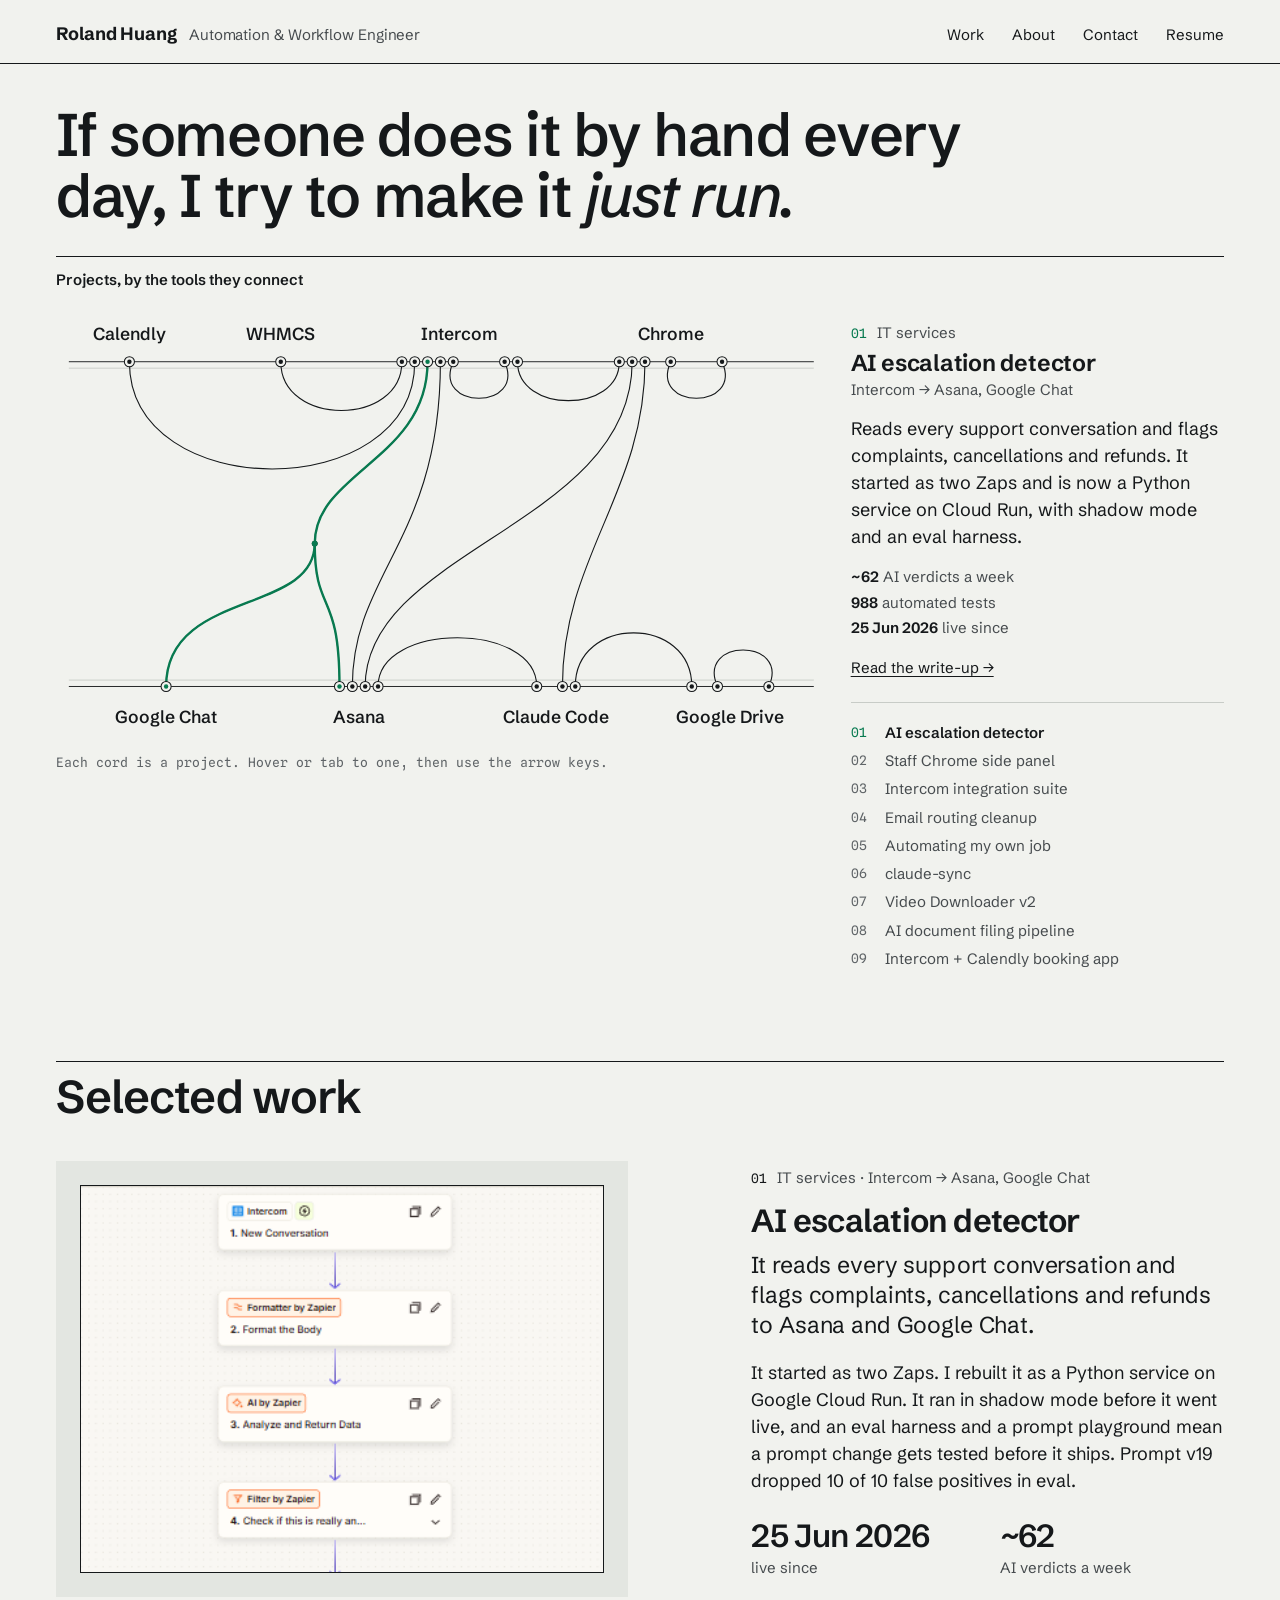
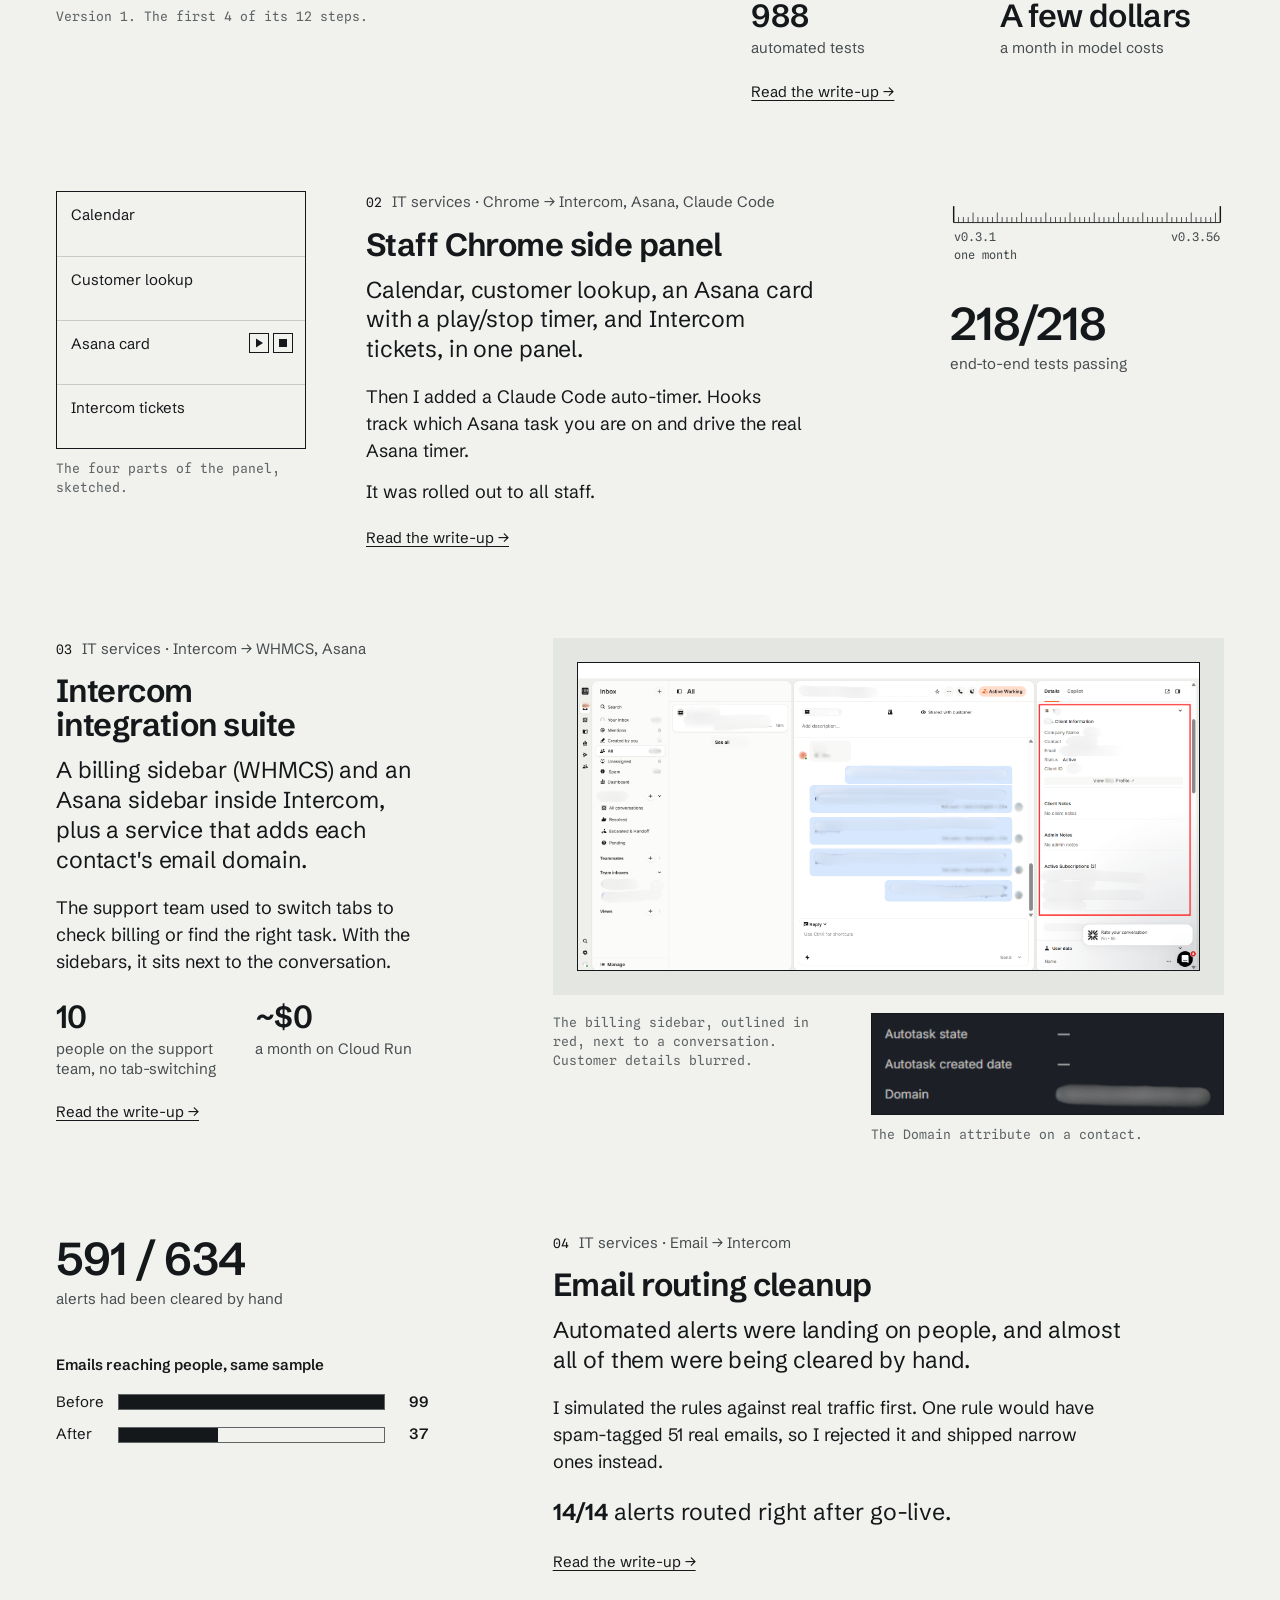
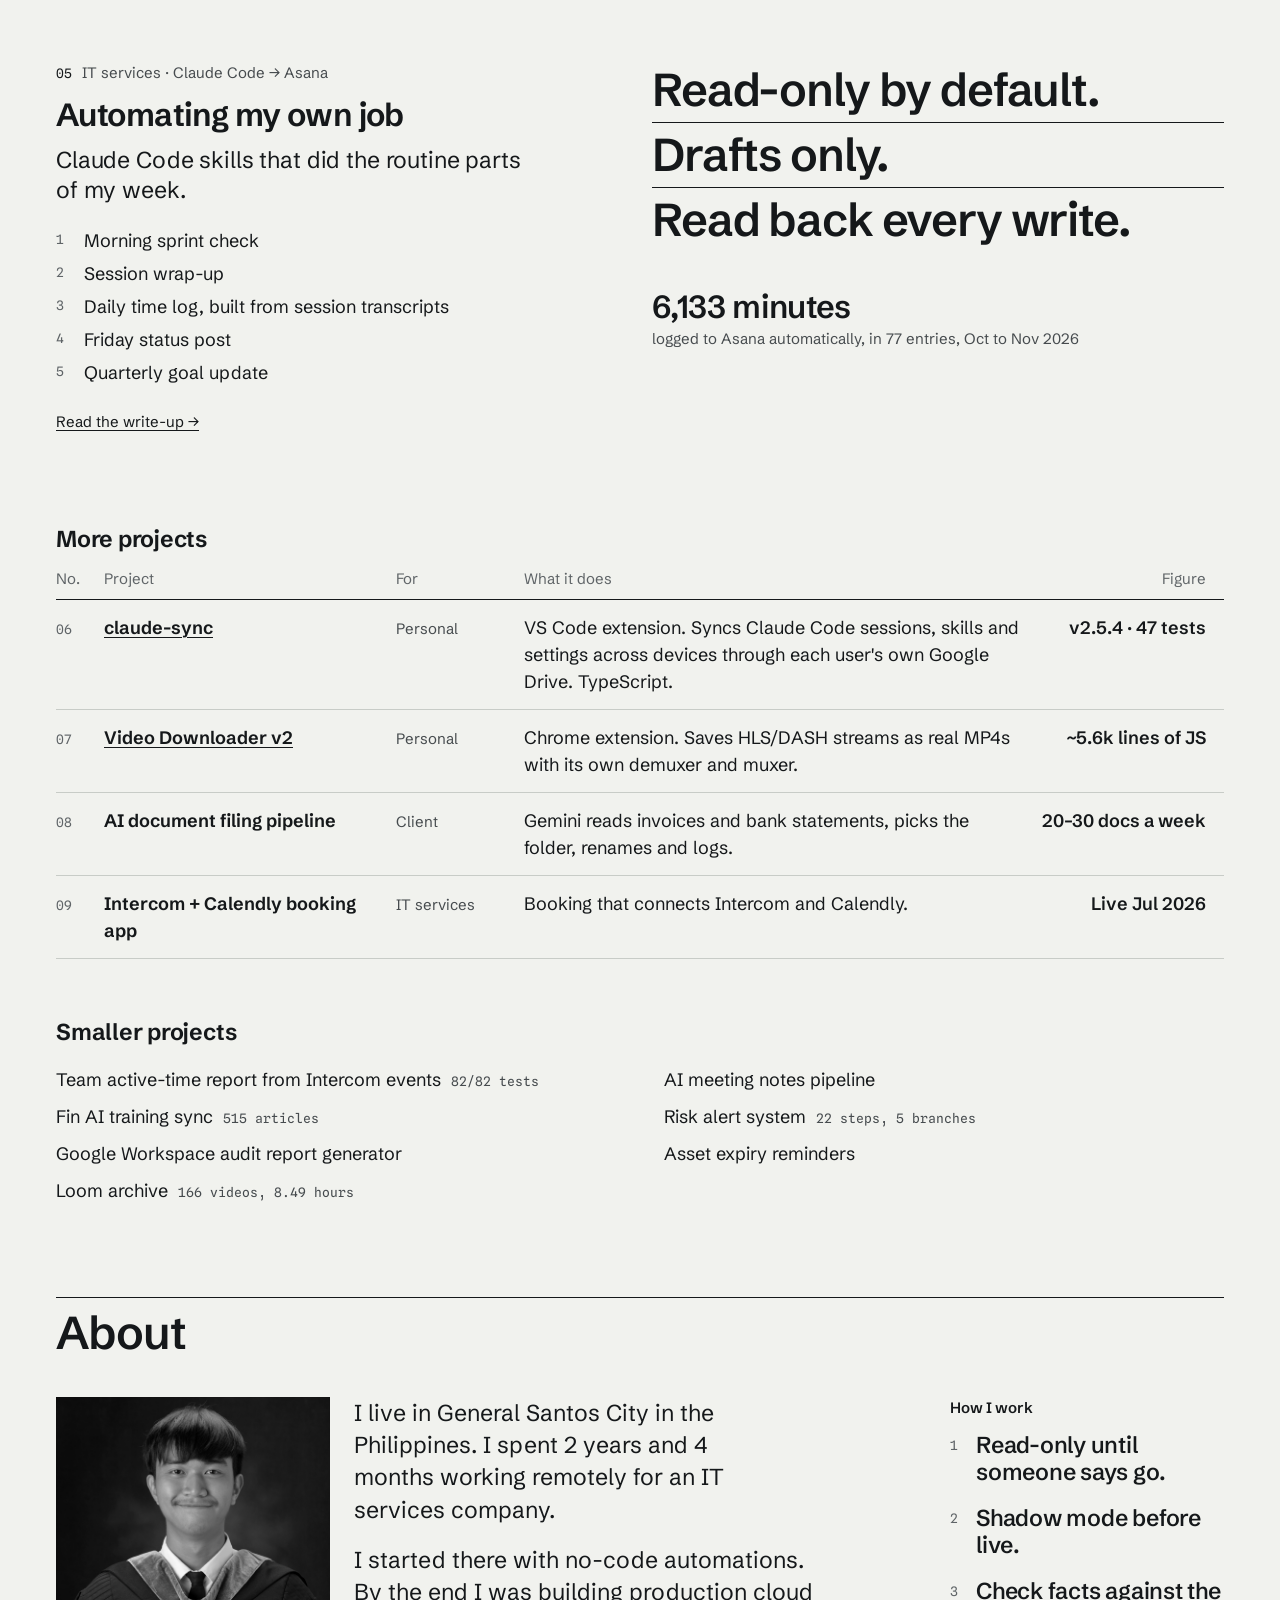
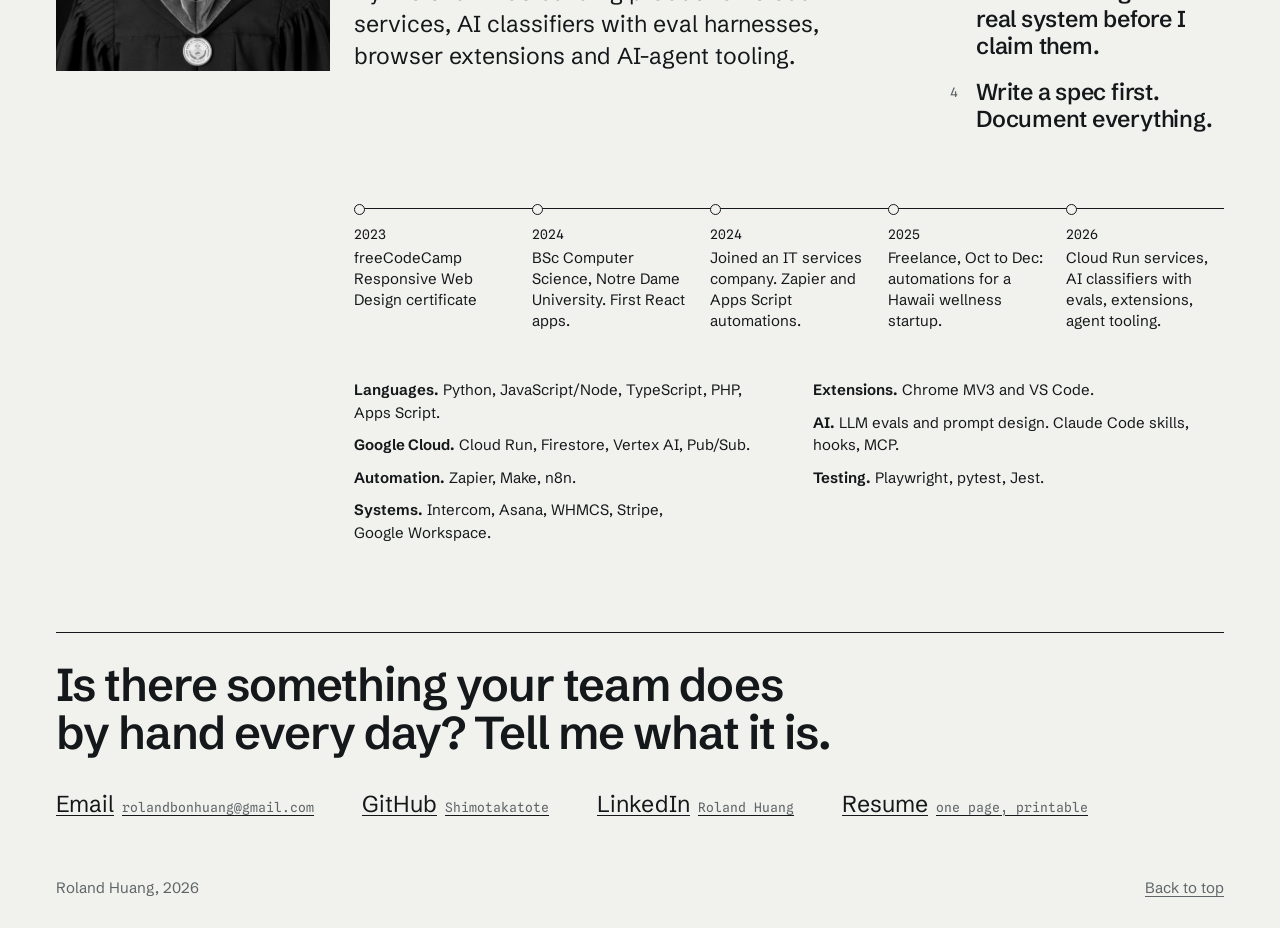
==== index.html @ 1e5aaf49 "Launch new portfolio site" ====
<!DOCTYPE html>
<html lang="en">
<head>
<meta charset="utf-8">
<meta name="viewport" content="width=device-width, initial-scale=1">
<title>Roland Huang · Automation &amp; Workflow Engineer</title>
<meta name="description" content="Roland Huang, automation and workflow engineer. I build the tools and automations that let a small support team stop copying data between systems.">
<meta name="author" content="Roland Huang">
<meta name="theme-color" content="#F1F2EE">
<meta name="color-scheme" content="light">
<meta property="og:type" content="website">
<meta property="og:title" content="Roland Huang · Automation &amp; Workflow Engineer">
<meta property="og:description" content="If someone does it by hand every day, I try to make it just run. Projects, write-ups and resume.">
<meta property="og:site_name" content="Roland Huang">
<meta property="og:locale" content="en_US">
<meta name="twitter:card" content="summary">
<link rel="icon" href="favicon.svg" type="image/svg+xml">
<link rel="preconnect" href="https://fonts.googleapis.com">
<link rel="preconnect" href="https://fonts.gstatic.com" crossorigin>
<link href="https://fonts.googleapis.com/css2?family=Schibsted+Grotesk:ital,wght@0,400..900;1,400..900&amp;family=Spline+Sans+Mono:wght@400;500&amp;display=swap" rel="stylesheet">
<link rel="stylesheet" href="assets/css/site.css">
</head>
<body>
<a class="skip" href="#main">Skip to content</a>

<header class="top">
  <div class="wrap">
    <a class="mark" href="index.html">Roland Huang<span>Automation &amp; Workflow Engineer</span></a>
    <nav class="nav" aria-label="Main">
      <a href="#work">Work</a>
      <a href="#about">About</a>
      <a href="#contact">Contact</a>
      <a href="resume.html">Resume</a>
    </nav>
  </div>
</header>

<main id="main">
  <div class="wrap">

    <section class="intro grid">
      <h1>If someone does it by hand every day, I&nbsp;try to make it <i>just&nbsp;run.</i></h1>
    </section>

    <!-- THE BOARD -->
    <section class="switch grid" aria-labelledby="board-title">
      <h2 id="board-title">Projects, by the tools they connect</h2>
      <div class="board-wrap">
        <svg id="board" role="group" aria-labelledby="board-title" aria-describedby="board-hint"></svg>
        <p class="board-hint no-print" id="board-hint">Each cord is a project. Hover or tab to one, then use the arrow keys.</p>
      </div>
      <div class="aside">
        <div class="readout" id="readout">
          <p class="r-meta"><span class="n" id="r-n"></span><span id="r-kind"></span></p>
          <h3 id="r-title"></h3>
          <p class="r-route" id="r-route"></p>
          <p class="r-text" id="r-text"></p>
          <ul class="r-facts" id="r-facts"></ul>
          <a class="r-more" id="r-more" href="#work"></a>
        </div>
        <ol class="index" id="index" aria-label="Projects">
          <li><a href="work/escalation-detector.html"><span class="n">01</span><span>AI escalation detector</span></a></li>
          <li><a href="work/chrome-side-panel.html"><span class="n">02</span><span>Staff Chrome side panel</span></a></li>
          <li><a href="work/intercom-integrations.html"><span class="n">03</span><span>Intercom integration suite</span></a></li>
          <li><a href="work/email-routing.html"><span class="n">04</span><span>Email routing cleanup</span></a></li>
          <li><a href="work/automating-my-job.html"><span class="n">05</span><span>Automating my own job</span></a></li>
          <li><a href="work/claude-sync.html"><span class="n">06</span><span>claude-sync</span></a></li>
          <li><a href="work/video-downloader.html"><span class="n">07</span><span>Video Downloader v2</span></a></li>
          <li><a href="#p-08"><span class="n">08</span><span>AI document filing pipeline</span></a></li>
          <li><a href="#p-09"><span class="n">09</span><span>Intercom + Calendly booking app</span></a></li>
        </ol>
      </div>
    </section>

    <!-- WRITE-UPS -->
    <section class="block" id="work">
      <div class="sec-head"><h2>Selected work</h2></div>

      <article class="work grid" id="w-01">
        <figure class="pic">
          <div class="mat"><div class="crop"><img src="assets/img/escalation-system.png" alt="The first four steps of version 1: new Intercom conversation, format the body, AI analysis, filter" width="855" height="954" loading="lazy"></div></div>
          <figcaption class="cap">Version 1. The first 4 of its 12 steps.</figcaption>
        </figure>
        <div class="txt">
          <p class="meta"><span class="n">01</span>IT services · Intercom → Asana, Google Chat</p>
          <h3><a href="work/escalation-detector.html">AI escalation detector</a></h3>
          <p class="dek">It reads every support conversation and flags complaints, cancellations and refunds to Asana and Google Chat.</p>
          <p>It started as two Zaps. I rebuilt it as a Python service on Google Cloud Run. It ran in shadow mode before it went live, and an eval harness and a prompt playground mean a prompt change gets tested before it ships. Prompt v19 dropped 10 of 10 false positives in eval.</p>
          <div class="figs">
            <div class="fig"><b>25 Jun 2026</b><span>live since</span></div>
            <div class="fig"><b>~62</b><span>AI verdicts a week</span></div>
            <div class="fig"><b>988</b><span>automated tests</span></div>
            <div class="fig"><b>A few dollars</b><span>a month in model costs</span></div>
          </div>
          <p class="go"><a href="work/escalation-detector.html">Read the write-up →</a></p>
        </div>
      </article>

      <article class="work grid" id="w-02">
        <figure class="sketch">
          <div class="panel" aria-hidden="true">
            <div>Calendar</div>
            <div>Customer lookup</div>
            <div>Asana card<span class="timer"><svg width="44" height="20" viewBox="0 0 44 20"><rect x=".5" y=".5" width="19" height="19" fill="none" stroke="#15181A"/><path d="M7 5.5v9l7-4.5z" fill="#15181A"/><rect x="24.5" y=".5" width="19" height="19" fill="none" stroke="#15181A"/><rect x="30" y="6" width="8" height="8" fill="#15181A"/></svg></span></div>
            <div>Intercom tickets</div>
          </div>
          <figcaption class="cap">The four parts of the panel, sketched.</figcaption>
        </figure>
        <div class="txt">
          <p class="meta"><span class="n">02</span>IT services · Chrome → Intercom, Asana, Claude Code</p>
          <h3><a href="work/chrome-side-panel.html">Staff Chrome side panel</a></h3>
          <p class="dek">Calendar, customer lookup, an Asana card with a play/stop timer, and Intercom tickets, in one panel.</p>
          <p>Then I added a Claude Code auto-timer. Hooks track which Asana task you are on and drive the real Asana timer.</p>
          <p>It was rolled out to all staff.</p>
          <p class="go"><a href="work/chrome-side-panel.html">Read the write-up →</a></p>
        </div>
        <div class="side">
          <div class="ruler" role="img" aria-label="Releases from v0.3.1 to v0.3.56 in one month">
            <svg viewBox="0 0 300 70" id="ruler" aria-hidden="true"></svg>
          </div>
          <div class="big">218/218</div>
          <span>end-to-end tests passing</span>
        </div>
      </article>

      <article class="work grid" id="w-03">
        <div class="txt">
          <p class="meta"><span class="n">03</span>IT services · Intercom → WHMCS, Asana</p>
          <h3><a href="work/intercom-integrations.html">Intercom integration suite</a></h3>
          <p class="dek">A billing sidebar (WHMCS) and an Asana sidebar inside Intercom, plus a service that adds each contact's email domain.</p>
          <p>The support team used to switch tabs to check billing or find the right task. With the sidebars, it sits next to the conversation.</p>
          <div class="figs">
            <div class="fig"><b>10</b><span>people on the support team, no tab-switching</span></div>
            <div class="fig"><b>~$0</b><span>a month on Cloud Run</span></div>
          </div>
          <p class="go"><a href="work/intercom-integrations.html">Read the write-up →</a></p>
        </div>
        <div class="shots">
          <div class="mat"><img src="assets/img/intercom-sidebar.png" alt="Intercom inbox with the billing sidebar outlined on the right" width="1919" height="950" loading="lazy"></div>
          <div class="under">
            <p class="cap" style="margin:0">The billing sidebar, outlined in red, next to a conversation. Customer details blurred.</p>
            <figure style="margin:0">
              <div class="dark-crop"><img src="assets/img/domain-attribute.png" alt="Intercom contact panel with the Domain attribute" width="877" height="950" loading="lazy"></div>
              <figcaption class="cap">The Domain attribute on a contact.</figcaption>
            </figure>
          </div>
        </div>
      </article>

      <article class="work grid" id="w-04">
        <div class="chart">
          <div class="ratio"><b>591 / 634</b><span>alerts had been cleared by hand</span></div>
          <div class="bars" role="img" aria-label="Emails reaching people in the same sample: 99 before, 37 after">
            <h4 aria-hidden="true">Emails reaching people, same sample</h4>
            <div class="bar-row" aria-hidden="true"><span>Before</span><div class="bar"><i style="width:100%"></i></div><span class="v">99</span></div>
            <div class="bar-row" aria-hidden="true"><span>After</span><div class="bar"><i style="width:37.4%"></i></div><span class="v">37</span></div>
          </div>
        </div>
        <div class="txt">
          <p class="meta"><span class="n">04</span>IT services · Email → Intercom</p>
          <h3><a href="work/email-routing.html">Email routing cleanup</a></h3>
          <p class="dek">Automated alerts were landing on people, and almost all of them were being cleared by hand.</p>
          <p>I simulated the rules against real traffic first. One rule would have spam-tagged 51 real emails, so I rejected it and shipped narrow ones instead.</p>
          <p class="figline"><b>14/14</b> alerts routed right after go-live.</p>
          <p class="go"><a href="work/email-routing.html">Read the write-up →</a></p>
        </div>
      </article>

      <article class="work grid" id="w-05">
        <div class="txt">
          <p class="meta"><span class="n">05</span>IT services · Claude Code → Asana</p>
          <h3><a href="work/automating-my-job.html">Automating my own job</a></h3>
          <p class="dek">Claude Code skills that did the routine parts of my week.</p>
          <ol class="steps">
            <li>Morning sprint check</li>
            <li>Session wrap-up</li>
            <li>Daily time log, built from session transcripts</li>
            <li>Friday status post</li>
            <li>Quarterly goal update</li>
          </ol>
          <p class="go"><a href="work/automating-my-job.html">Read the write-up →</a></p>
        </div>
        <div class="side">
          <p class="rules"><span>Read-only by default.</span><span>Drafts only.</span><span>Read back every write.</span></p>
          <div class="fig"><b>6,133 minutes</b><span>logged to Asana automatically, in 77 entries, Oct to Nov 2026</span></div>
        </div>
      </article>

      <h3 class="more-head" id="more">More projects</h3>
      <table class="tbl">
        <thead><tr><th scope="col">No.</th><th scope="col">Project</th><th scope="col">For</th><th scope="col">What it does</th><th scope="col" style="text-align:right">Figure</th></tr></thead>
        <tbody>
          <tr id="p-06"><td class="n">06</td><td class="name"><a href="work/claude-sync.html">claude-sync</a></td><td class="kind">Personal</td><td>VS Code extension. Syncs Claude Code sessions, skills and settings across devices through each user's own Google Drive. TypeScript.</td><td class="f">v2.5.4 · 47 tests</td></tr>
          <tr id="p-07"><td class="n">07</td><td class="name"><a href="work/video-downloader.html">Video Downloader v2</a></td><td class="kind">Personal</td><td>Chrome extension. Saves HLS/DASH streams as real MP4s with its own demuxer and muxer.</td><td class="f">~5.6k lines of JS</td></tr>
          <tr id="p-08"><td class="n">08</td><td class="name">AI document filing pipeline</td><td class="kind">Client</td><td>Gemini reads invoices and bank statements, picks the folder, renames and logs.</td><td class="f">20–30 docs a week</td></tr>
          <tr id="p-09"><td class="n">09</td><td class="name">Intercom + Calendly booking app</td><td class="kind">IT services</td><td>Booking that connects Intercom and Calendly.</td><td class="f">Live Jul 2026</td></tr>
        </tbody>
      </table>

      <div class="smalls-wrap">
        <h3 class="more-head">Smaller projects</h3>
        <ul class="smalls">
          <li>Team active-time report from Intercom events<span class="n">82/82 tests</span></li>
          <li>Fin AI training sync<span class="n">515 articles</span></li>
          <li>Google Workspace audit report generator</li>
          <li>Loom archive<span class="n">166 videos, 8.49 hours</span></li>
          <li>AI meeting notes pipeline</li>
          <li>Risk alert system<span class="n">22 steps, 5 branches</span></li>
          <li>Asset expiry reminders</li>
        </ul>
      </div>
    </section>

    <!-- ABOUT -->
    <section class="block about" id="about">
      <div class="sec-head"><h2>About</h2></div>
      <div class="grid">
        <figure class="pic">
          <img src="assets/img/roland_portrait.png" alt="Portrait of Roland Huang" width="570" height="570" loading="lazy">
        </figure>
        <div class="bio">
          <p>I live in General Santos City in the Philippines. I spent 2 years and 4 months working remotely for an IT services company.</p>
          <p>I started there with no-code automations. By the end I was building production cloud services, AI classifiers with eval harnesses, browser extensions and AI-agent tooling.</p>
        </div>
        <div class="how">
          <h3>How I work</h3>
          <ol>
            <li>Read-only until someone says go.</li>
            <li>Shadow mode before live.</li>
            <li>Check facts against the real system before I claim them.</li>
            <li>Write a spec first. Document everything.</li>
          </ol>
        </div>
        <ol class="arc" aria-label="Timeline">
          <li><span class="n">2023</span>freeCodeCamp Responsive Web Design certificate</li>
          <li><span class="n">2024</span>BSc Computer Science, Notre Dame University. First React apps.</li>
          <li><span class="n">2024</span>Joined an IT services company. Zapier and Apps Script automations.</li>
          <li><span class="n">2025</span>Freelance, Oct to Dec: automations for a Hawaii wellness startup.</li>
          <li><span class="n">2026</span>Cloud Run services, AI classifiers with evals, extensions, agent tooling.</li>
        </ol>
        <div class="stack">
          <p><b>Languages.</b> Python, JavaScript/Node, TypeScript, PHP, Apps Script.</p>
          <p><b>Google Cloud.</b> Cloud Run, Firestore, Vertex AI, Pub/Sub.</p>
          <p><b>Automation.</b> Zapier, Make, n8n.</p>
          <p><b>Systems.</b> Intercom, Asana, WHMCS, Stripe, Google Workspace.</p>
          <p><b>Extensions.</b> Chrome MV3 and VS Code.</p>
          <p><b>AI.</b> LLM evals and prompt design. Claude Code skills, hooks, MCP.</p>
          <p><b>Testing.</b> Playwright, pytest, Jest.</p>
        </div>
      </div>
    </section>

    <!-- CONTACT -->
    <section class="contact" id="contact">
      <div class="inner grid">
        <h2>Is there something your team does by hand every day? Tell me what it is.</h2>
        <div class="links">
          <a href="mailto:rolandbonhuang@gmail.com">Email<span class="n">rolandbonhuang@gmail.com</span></a>
          <a href="https://github.com/Shimotakatote" rel="me">GitHub<span class="n">Shimotakatote</span></a>
          <a href="https://www.linkedin.com/in/roland-huang-1541533a4/" rel="me">LinkedIn<span class="n">Roland Huang</span></a>
          <a href="resume.html">Resume<span class="n">one page, printable</span></a>
        </div>
      </div>
    </section>
  </div>
</main>

<footer>
  <div class="wrap">
    <span>Roland Huang, 2026</span>
    <a class="no-print" href="#main">Back to top</a>
  </div>
</footer>

<script src="assets/js/board.js"></script>
</body>
</html>
---- assets/css/site.css ----
/* ==========================================================================
   Roland Huang, portfolio. Shared styles ("Switchboard" design).

   Fonts: Schibsted Grotesk (text) + Spline Sans Mono (numbers).
   Colours: paper #F1F2EE, ink #15181A, one signal green #087A50.
   The green is only for active or selected states. Do not use it for
   decoration, borders or headings.

   PAGE SHELL (every page)
     <a class="skip" href="#main">Skip to content</a>
     <header class="top"> <div class="wrap"> .mark + nav.nav </div> </header>
     <main id="main"> <div class="wrap"> ... </div> </main>
     <footer> <div class="wrap"> ... </div> </footer>
   Pages inside /work/ must prefix every link with ../ (../index.html,
   ../assets/css/site.css, ../resume.html). Keep all links relative.

   WRITE-UP PAGE COMPONENTS (work/<slug>.html)
     .wu-head           page header (a .grid)
       .wu-back         back link, points to ../index.html#work
       .wu-meta         number + label + route line
         .n             project number, mono ("01")
         .wu-label      "IT services" | "Client" | "Personal" | "Freelance"
       .wu-title        the h1
       .wu-dek          one-sentence lead under the title
     .wu-body           two-column body (a .grid). Put the aside FIRST in
                        the markup: it sits on the right on wide screens
                        and moves below the prose at 980px and under.
       .wu-side         narrow facts column (aside)
         .wu-facts      a <dl>; each fact is <div><dt>..</dt><dd>..</dd></div>
                        Use dt names: Stack, Role, Status, Numbers.
         .wu-nums       a <ul> inside a dd for figures: <li><b>988</b> tests</li>
       .wu-main         prose column, about 64ch
         .wu-sec        a section with an <h2>
         .wu-fig        figure; put the image in .mat (grey mount) and
                        the caption in figcaption.cap
         .wu-ba         Before / After pair
           .wu-ba-col   one side; first child h3.wu-ba-k ("Before"/"After")
           .wu-ba-big   optional big figure inside a side
         .wu-steps      numbered "How it works" list (<ol>); each <li> holds
                        an <h3> and a <p>. Numbers come from CSS.
         .wu-note       small aside line in the prose (mono caption style)
     .wu-pn             prev / next project nav (a <nav>)
       .wu-prev, .wu-next   the two links; inside each:
         .n             "Previous" / "Next" + number
         .wu-pn-t       project title
       Use <span class="wu-pn-empty"></span> in place of a missing side.

   Example:
     <main id="main"><div class="wrap">
       <header class="wu-head grid">
         <p class="wu-back"><a href="../index.html#work">All work</a></p>
         <p class="wu-meta"><span class="n">01</span><span class="wu-label">IT services</span> · Intercom → Asana, Google Chat</p>
         <h1 class="wu-title">AI escalation detector</h1>
         <p class="wu-dek">It reads every support conversation and flags ...</p>
       </header>
       <div class="wu-body grid">
         <aside class="wu-side" aria-label="Project facts">
           <dl class="wu-facts">
             <div><dt>Stack</dt><dd>Python, Cloud Run</dd></div>
             <div><dt>Role</dt><dd>Sole builder</dd></div>
             <div><dt>Status</dt><dd>Live since 25 Jun 2026</dd></div>
             <div><dt>Numbers</dt><dd><ul class="wu-nums"><li><b>988</b> automated tests</li></ul></dd></div>
           </dl>
         </aside>
         <div class="wu-main">
           <section class="wu-sec"><h2>The problem</h2><p>...</p></section>
           <figure class="wu-fig"><div class="mat"><img src="../assets/img/x.png" alt="..."></div>
             <figcaption class="cap">...</figcaption></figure>
           <div class="wu-ba">
             <div class="wu-ba-col"><h3 class="wu-ba-k">Before</h3><p>...</p></div>
             <div class="wu-ba-col"><h3 class="wu-ba-k">After</h3><p>...</p></div>
           </div>
           <ol class="wu-steps"><li><h3>Read</h3><p>...</p></li></ol>
         </div>
       </div>
       <nav class="wu-pn" aria-label="More projects">
         <span class="wu-pn-empty"></span>
         <a class="wu-next" href="chrome-side-panel.html"><span class="n">Next · 02</span><span class="wu-pn-t">Staff Chrome side panel</span></a>
       </nav>
     </div></main>

   PRINT: the @media print block at the end is the base. The resume adds
   its own print rules on top. Helpers: .no-print, .print-only.
   ========================================================================== */

:root{
  --paper:#F1F2EE;
  --paper-2:#E3E6E1;
  --ink:#15181A;
  --ink-2:#464B4E;
  --ink-3:#5F6467;
  --rule:#C8CCC7;
  --signal:#087A50;

  --sans:"Schibsted Grotesk", "Helvetica Neue", Arial, sans-serif;
  --mono:"Spline Sans Mono", ui-monospace, Menlo, monospace;

  /* type scale: six steps plus the headline */
  --fs-xs:13px;   /* mono: numbers, captions */
  --fs-s:15px;    /* meta, small print */
  --fs-m:18px;    /* body */
  --fs-l:23px;    /* lead, readout title */
  --fs-xl:32px;   /* h3, figures */
  --fs-xxl:46px;  /* h2, contact */
  --fs-h1:60px;

  --gap:88px;
}
*{box-sizing:border-box}
html{-webkit-text-size-adjust:100%}
body{
  margin:0;background:var(--paper);color:var(--ink);
  font-family:var(--sans);font-size:var(--fs-m);line-height:1.5;font-weight:400;
  -webkit-font-smoothing:antialiased;
}
a{color:inherit;text-decoration-thickness:1px;text-underline-offset:3px}
a:hover{color:var(--signal)}
a:focus-visible,button:focus-visible,summary:focus-visible{outline:2px solid var(--ink);outline-offset:3px}
img{display:block;max-width:100%;height:auto}
h1,h2,h3{text-wrap:balance}
p{text-wrap:pretty}
.wrap{max-width:1328px;margin:0 auto;padding:0 56px}
.grid{display:grid;grid-template-columns:repeat(12,minmax(0,1fr));column-gap:24px}
.n{font-family:var(--mono);font-size:var(--fs-xs);font-weight:400;font-variant-numeric:tabular-nums}
.cap{font-family:var(--mono);font-size:var(--fs-xs);color:var(--ink-3);margin:10px 0 0;line-height:1.45}
.tab{font-variant-numeric:tabular-nums lining-nums}
.visually-hidden{position:absolute !important;width:1px;height:1px;overflow:hidden;clip:rect(0 0 0 0);clip-path:inset(50%);white-space:nowrap}
.print-only{display:none}

/* skip link */
.skip{position:absolute;left:12px;top:-60px;z-index:10;background:var(--ink);color:var(--paper);padding:8px 12px;font-size:var(--fs-s);text-decoration:none}
.skip:focus{top:12px;color:var(--paper)}

/* header */
.top{border-bottom:1px solid var(--ink)}
.top .wrap{display:flex;align-items:baseline;justify-content:space-between;gap:24px;padding-top:20px;padding-bottom:16px}
.mark{text-decoration:none;font-size:var(--fs-m);font-weight:700;letter-spacing:-.005em}
.mark span{font-weight:400;color:var(--ink-2);margin-left:12px;font-size:var(--fs-s)}
.nav{display:flex;gap:28px;font-size:var(--fs-s)}
.nav a{text-decoration:none}
.nav a:hover{text-decoration:underline}
.nav a[aria-current="page"]{text-decoration:underline}

/* intro */
.intro{padding:40px 0 30px}
.intro h1{
  grid-column:1 / span 10;margin:0;
  font-size:var(--fs-h1);line-height:1.02;font-weight:560;letter-spacing:-.022em;
}
.intro h1 i{font-weight:520}

/* switchboard */
.switch{border-top:1px solid var(--ink);padding-top:12px;align-items:start}
.switch h2{grid-column:1 / -1;margin:0 0 4px;font-size:var(--fs-s);font-weight:600}
.board-wrap{grid-column:1 / span 8}
.board-hint{margin:2px 0 0;font-size:var(--fs-xs);font-family:var(--mono);color:var(--ink-3)}
#board{display:block;width:100%;height:auto;overflow:visible;margin-top:-4px}
#board .rail{stroke:var(--ink);stroke-width:1}
#board .rail-2{stroke:var(--rule);stroke-width:1}
#board .lbl{font-family:var(--sans);font-size:19px;font-weight:560;fill:var(--ink);transition:opacity .15s}
#board.hovering .node .lbl{opacity:.42}
#board.hovering .node.on .lbl{opacity:1}
#board .cord{fill:none;stroke:var(--ink);stroke-width:1.2;stroke-linecap:round;transition:opacity .15s}
#board .knot{fill:var(--ink)}
#board.hovering .wire .cord,#board.hovering .wire .knot{opacity:.2}
#board.hovering .wire.hot .cord,#board.hovering .wire.hot .knot{opacity:1}
#board .hit{fill:none;stroke:transparent;stroke-width:16;pointer-events:stroke;cursor:pointer}
#board .wire{outline:none}
#board .wire:focus-visible .cord{stroke-dasharray:4 3;opacity:1}
#board .live .cord{stroke:var(--signal);stroke-width:2.6;opacity:1}
#board .live .knot{fill:var(--signal)}
#board.kbd .live .cord{stroke-dasharray:7 4}
#board .jack{fill:var(--paper);stroke:var(--ink);stroke-width:1.1}
#board .plug{fill:var(--ink)}
#board .plug.on{fill:var(--signal)}

.aside{grid-column:9 / span 4;padding-top:26px}
.readout{min-height:360px}
.r-meta{margin:0;font-size:var(--fs-s);color:var(--ink-2)}
.r-meta .n{color:var(--signal);margin-right:10px}
.readout h3{margin:6px 0 2px;font-size:var(--fs-l);line-height:1.15;font-weight:650;letter-spacing:-.01em}
.r-route{margin:0 0 14px;font-size:var(--fs-s);color:var(--ink-2)}
.r-text{margin:0 0 16px}
.r-facts{list-style:none;margin:0;padding:0}
.r-facts li{font-size:var(--fs-s);color:var(--ink-2);margin:0 0 3px}
.r-facts b{color:var(--ink);font-weight:650;margin-right:4px}
.r-more{display:inline-block;margin-top:14px;font-size:var(--fs-s)}

.index{list-style:none;margin:20px 0 0;padding:16px 0 0;border-top:1px solid var(--rule)}
.index button{
  all:unset;box-sizing:border-box;display:grid;grid-template-columns:34px 1fr;width:100%;
  padding:4px 0;cursor:pointer;font-size:var(--fs-s);line-height:1.35;color:var(--ink-2);
}
.index button .n{color:var(--ink-3);padding-top:1px}
.index button:hover{color:var(--ink)}
.index button[aria-pressed="true"]{color:var(--ink);font-weight:600}
.index button[aria-pressed="true"] .n{color:var(--signal)}
.index button:focus-visible{outline:2px solid var(--ink);outline-offset:2px}
.index a{display:grid;grid-template-columns:34px 1fr;padding:4px 0;font-size:var(--fs-s);line-height:1.35;text-decoration:none}

/* sections */
section.block{padding-top:var(--gap)}
.sec-head{border-top:1px solid var(--ink);padding-top:12px;margin-bottom:40px}
.sec-head h2{margin:0;font-size:var(--fs-xxl);line-height:1.02;font-weight:600;letter-spacing:-.022em}

.work{margin-bottom:var(--gap)}
.meta{margin:0 0 8px;font-size:var(--fs-s);color:var(--ink-2)}
.meta .n{color:var(--ink);margin-right:10px}
.work h3{margin:0 0 14px;font-size:var(--fs-xl);line-height:1.06;font-weight:640;letter-spacing:-.018em}
.work h3 a{text-decoration:none}
.work h3 a:hover{text-decoration:underline;text-decoration-thickness:2px}
.work .dek{font-size:var(--fs-l);line-height:1.3;margin:0 0 18px;letter-spacing:-.006em}
.work p{margin:0 0 14px;max-width:34em}
.work .go{margin:22px 0 0;font-size:var(--fs-s)}
.mat{background:var(--paper-2);padding:24px}
.mat img,.crop{border:1px solid var(--ink)}

/* big figures, used sparingly */
.figs{display:grid;grid-template-columns:repeat(2,minmax(0,1fr));gap:22px 24px;margin:26px 0 0}
.fig b{display:block;font-size:var(--fs-xl);line-height:1;font-weight:600;letter-spacing:-.02em}
.fig span{display:block;font-size:var(--fs-s);color:var(--ink-2);margin-top:6px;line-height:1.35}

/* 01 */
#w-01 .pic{grid-column:1 / span 6;margin:0}
#w-01 .txt{grid-column:8 / span 5;padding-top:6px}
.crop{position:relative;overflow:hidden;aspect-ratio:400 / 296;background:#fff}
.crop img{position:absolute;max-width:none;width:213.75%;left:-57.5%;top:-30.4%}

/* 02 */
#w-02 .sketch{grid-column:1 / span 3;margin:0}
#w-02 .txt{grid-column:4 / span 5;padding-left:12px}
#w-02 .side{grid-column:10 / span 3;padding-top:6px}
.panel{border:1px solid var(--ink);background:var(--paper);font-size:var(--fs-s);max-width:250px}
.panel div{padding:12px 14px;border-top:1px solid var(--rule);min-height:64px;position:relative}
.panel div:first-child{border-top:0}
.panel .timer{position:absolute;right:12px;top:12px;display:flex;gap:6px}
.panel .timer svg{display:block}
.ruler svg{width:100%;height:auto;display:block}
.ruler text{font-family:var(--mono);font-size:13px;fill:var(--ink-2)}
.big{font-size:var(--fs-xxl);line-height:1;font-weight:600;letter-spacing:-.025em;margin:40px 0 6px}
.big + span{display:block;font-size:var(--fs-s);color:var(--ink-2)}

/* 03 */
#w-03 .txt{grid-column:1 / span 4}
#w-03 .shots{grid-column:6 / span 7}
#w-03 .under{display:grid;grid-template-columns:minmax(0,5fr) minmax(0,6fr);gap:24px;margin-top:18px;align-items:start}
.dark-crop{position:relative;overflow:hidden;aspect-ratio:660 / 190;border:1px solid var(--ink);background:#1e2026}
.dark-crop img{position:absolute;max-width:none;width:132.9%;left:-2.85%;top:-368.4%}

/* 04 */
#w-04 .chart{grid-column:1 / span 4;padding-top:4px}
#w-04 .txt{grid-column:6 / span 6}
.ratio b{display:block;font-size:var(--fs-xxl);line-height:1;font-weight:600;letter-spacing:-.025em}
.ratio span{display:block;font-size:var(--fs-s);color:var(--ink-2);margin-top:6px}
.bars{margin-top:44px}
.bars h4{margin:0 0 14px;font-size:var(--fs-s);font-weight:600}
.bar-row{display:grid;grid-template-columns:52px minmax(0,1fr) 34px;gap:10px;align-items:center;margin:0 0 10px;font-size:var(--fs-s)}
.bar-row .v{text-align:right;font-weight:600;font-variant-numeric:tabular-nums}
.bar{height:16px;border:1px solid var(--ink-3);position:relative}
.bar i{position:absolute;left:0;top:0;bottom:0;background:var(--ink)}
.figline{font-size:var(--fs-l);margin:20px 0 0 !important}
.figline b{font-weight:650}

/* 05 */
#w-05 .txt{grid-column:1 / span 5}
#w-05 .side{grid-column:7 / span 6;padding-top:4px}
.steps{margin:6px 0 0;padding:0;list-style:none;counter-reset:s}
.steps li{counter-increment:s;padding:3px 0;display:grid;grid-template-columns:28px 1fr}
.steps li::before{content:counter(s);font-family:var(--mono);font-size:var(--fs-xs);color:var(--ink-3);padding-top:3px}
.work .rules{font-size:var(--fs-xxl);line-height:1.04;font-weight:600;letter-spacing:-.025em;margin:0 0 48px}
.rules span{display:block}
.rules span + span{border-top:1px solid var(--ink);padding-top:8px;margin-top:8px}

/* more projects */
.more-head{margin:0 0 12px;font-size:var(--fs-l);font-weight:650;letter-spacing:-.01em}
.tbl{width:100%;border-collapse:collapse}
.tbl th{font-size:var(--fs-s);font-weight:400;color:var(--ink-3);text-align:left;padding:0 18px 8px 0;border-bottom:1px solid var(--ink)}
.tbl td{padding:14px 18px 14px 0;border-bottom:1px solid var(--rule);vertical-align:baseline}
.tbl td.n{color:var(--ink-3);width:48px}
.tbl td.name{font-weight:640;width:25%}
.tbl td.kind{font-size:var(--fs-s);color:var(--ink-2);width:11%}
.tbl td.f{text-align:right;white-space:nowrap;font-weight:600}
.tbl tr:target td{background:var(--paper-2)}

.smalls-wrap{margin-top:56px}
.smalls{columns:2;column-gap:48px;list-style:none;margin:0;padding:0}
.smalls li{break-inside:avoid;padding:5px 0}
.smalls li .n{color:var(--ink-2);margin-left:10px;white-space:nowrap}

/* about */
.about .pic{grid-column:1 / span 3;margin:0}
.about .pic img{width:100%;filter:grayscale(1) contrast(1.05)}
.about .bio{grid-column:4 / span 5}
.about .bio p{font-size:var(--fs-l);line-height:1.4;margin:0 0 18px}
.about .how{grid-column:10 / span 3}
.how h3{margin:0 0 12px;font-size:var(--fs-s);font-weight:600}
.how ol{list-style:none;margin:0;padding:0;counter-reset:h}
.how li{counter-increment:h;font-size:var(--fs-l);line-height:1.2;font-weight:560;letter-spacing:-.01em;margin:0 0 18px;display:grid;grid-template-columns:26px 1fr}
.how li::before{content:counter(h);font-family:var(--mono);font-size:var(--fs-xs);font-weight:400;color:var(--ink-3);padding-top:6px}

.arc{grid-column:4 / span 9;list-style:none;margin:56px 0 0;padding:0;display:grid;grid-template-columns:repeat(5,minmax(0,1fr));gap:0 20px;border-top:1px solid var(--ink)}
.arc li{position:relative;padding-top:16px;font-size:var(--fs-s);line-height:1.4}
.arc li::before{content:"";position:absolute;left:0;top:-5px;width:9px;height:9px;border-radius:50%;background:var(--paper);border:1px solid var(--ink)}
.arc li .n{display:block;color:var(--ink);margin-bottom:4px}

.stack{grid-column:4 / span 9;margin-top:48px;columns:2;column-gap:48px}
.stack p{margin:0 0 10px;break-inside:avoid;font-size:var(--fs-s);line-height:1.5}
.stack b{font-weight:650}

/* contact */
.contact{padding:var(--gap) 0 0}
.contact .inner{border-top:1px solid var(--ink);padding-top:28px}
.contact h2{grid-column:1 / span 9;margin:0 0 30px;font-size:var(--fs-xxl);line-height:1.04;font-weight:600;letter-spacing:-.022em}
.links{grid-column:1 / -1;display:flex;flex-wrap:wrap;gap:12px 48px;font-size:var(--fs-l)}
.links a{text-decoration-thickness:1px}
.links .n{font-size:var(--fs-xs);color:var(--ink-3);margin-left:8px}
footer .wrap{display:flex;justify-content:space-between;gap:24px;padding-top:56px;padding-bottom:28px;font-size:var(--fs-s);color:var(--ink-3)}
footer a{color:var(--ink-3)}

/* ==========================================================================
   Write-up pages (work/<slug>.html). See the comment block at the top.
   ========================================================================== */
.wu-head{padding:28px 0 44px;align-items:end}
.wu-back{grid-column:1 / -1;margin:0 0 36px;font-size:var(--fs-s)}
.wu-back a{text-decoration:none}
.wu-back a::before{content:"←";margin-right:8px}
.wu-back a:hover{text-decoration:underline}
.wu-meta{grid-column:1 / span 10;margin:0 0 10px;font-size:var(--fs-s);color:var(--ink-2)}
.wu-meta .n{color:var(--ink);margin-right:10px}
.wu-label{color:var(--ink);font-weight:600}
.wu-title{
  grid-column:1 / span 10;margin:0;
  font-size:var(--fs-h1);line-height:1.02;font-weight:560;letter-spacing:-.022em;
}
.wu-dek{grid-column:1 / span 7;margin:20px 0 0;font-size:var(--fs-l);line-height:1.3;letter-spacing:-.006em}

.wu-body{border-top:1px solid var(--ink);padding-top:14px;align-items:start}
.wu-side{grid-column:10 / span 3;grid-row:1;position:sticky;top:24px;padding-top:4px}
.wu-main{grid-column:1 / span 8;grid-row:1;min-width:0}
.wu-main > *{max-width:64ch}
.wu-main > .wu-fig,.wu-main > .wu-ba,.wu-main > .figs{max-width:none}

.wu-facts{margin:0}
.wu-facts > div{border-top:1px solid var(--rule);padding:10px 0 12px}
.wu-facts > div:first-child{border-top:0;padding-top:0}
.wu-facts dt{font-size:var(--fs-s);color:var(--ink-3)}
.wu-facts dd{margin:2px 0 0;font-size:var(--fs-s);line-height:1.45}
.wu-nums{list-style:none;margin:4px 0 0;padding:0}
.wu-nums li{margin:0 0 8px;color:var(--ink-2);line-height:1.3}
.wu-nums b{display:block;font-size:var(--fs-l);line-height:1.1;font-weight:600;letter-spacing:-.01em;color:var(--ink)}

.wu-main p,.wu-main li{line-height:1.6}
.wu-main p{margin:0 0 16px}
.wu-main ul:not([class]),.wu-main ol:not([class]){margin:0 0 16px;padding-left:1.25em}
.wu-main ul:not([class]) li,.wu-main ol:not([class]) li{margin:0 0 6px}
.wu-main code{font-family:var(--mono);font-size:.84em;background:var(--paper-2);padding:1px 5px}
.wu-main strong{font-weight:650}
.wu-sec{margin:0 0 8px}
.wu-sec + .wu-sec,.wu-main > * + .wu-sec{margin-top:52px}
.wu-sec h2,.wu-main > h2{margin:0 0 14px;font-size:var(--fs-l);line-height:1.2;font-weight:650;letter-spacing:-.01em}
.wu-sec:first-child h2{margin-top:0}
.wu-note{font-family:var(--mono);font-size:var(--fs-xs);color:var(--ink-3);line-height:1.5}

.wu-fig{margin:36px 0}
.wu-fig .mat img{width:100%}
.wu-fig > img{border:1px solid var(--ink);width:100%}

/* Before / After pair */
.wu-ba{display:grid;grid-template-columns:repeat(2,minmax(0,1fr));gap:24px;margin:36px 0}
.wu-ba-col{border-top:1px solid var(--rule);padding-top:12px}
.wu-ba-col + .wu-ba-col{border-top-color:var(--ink)}
.wu-ba-k{margin:0 0 10px;font-size:var(--fs-s);font-weight:600;color:var(--ink-3)}
.wu-ba-col + .wu-ba-col .wu-ba-k{color:var(--ink)}
.wu-ba-col > p:last-child{margin-bottom:0}
.wu-ba-col:first-child > p{color:var(--ink-2)}
.wu-ba-big{display:block;font-size:var(--fs-xl);line-height:1;font-weight:600;letter-spacing:-.02em;margin:0 0 8px}

/* How it works: numbered steps, plain rules between them */
.wu-steps{list-style:none;margin:20px 0 36px;padding:0;counter-reset:wu}
.wu-steps > li{counter-increment:wu;display:grid;grid-template-columns:44px minmax(0,1fr);column-gap:8px;border-top:1px solid var(--rule);padding:14px 0 6px}
.wu-steps > li:last-child{border-bottom:1px solid var(--rule)}
.wu-steps > li::before{content:counter(wu,decimal-leading-zero);grid-row:1 / span 2;font-family:var(--mono);font-size:var(--fs-xs);color:var(--ink-3);padding-top:4px}
.wu-steps h3{margin:0 0 4px;font-size:var(--fs-m);line-height:1.3;font-weight:650}
.wu-steps p{margin:0 0 8px}

/* prev / next */
.wu-pn{display:grid;grid-template-columns:repeat(2,minmax(0,1fr));gap:24px;margin-top:var(--gap);border-top:1px solid var(--ink);padding-top:16px}
.wu-pn a{text-decoration:none;display:block}
.wu-pn .n{display:block;color:var(--ink-3);margin-bottom:6px}
.wu-pn-t{display:block;font-size:var(--fs-l);line-height:1.2;font-weight:640;letter-spacing:-.01em}
.wu-pn a:hover .wu-pn-t{text-decoration:underline;text-decoration-thickness:1px;text-underline-offset:4px}
.wu-next{text-align:right}

/* 404 */
.lost{padding:56px 0 0}
.lost h1{grid-column:1 / span 9;margin:0 0 24px;font-size:var(--fs-h1);line-height:1.02;font-weight:560;letter-spacing:-.022em}
.lost p{grid-column:1 / span 7;margin:0 0 14px;font-size:var(--fs-l);line-height:1.35}
.lost .n{color:var(--ink-3)}

/* ==========================================================================
   Responsive
   ========================================================================== */
@media (max-width: 1100px){
  :root{--fs-h1:52px}
}
@media (max-width: 980px){
  .wrap{padding:0 28px}
  .intro h1{grid-column:1 / -1}
  .board-wrap{grid-column:1 / -1}
  .aside{grid-column:1 / -1;display:grid;grid-template-columns:minmax(0,7fr) minmax(0,5fr);gap:32px;padding-top:20px}
  .index{margin:0;border-top:0;padding-top:0}
  .wu-title,.wu-meta{grid-column:1 / -1}
  .wu-dek{grid-column:1 / span 10}
  .wu-main{grid-column:1 / -1;grid-row:auto}
  .wu-side{grid-column:1 / -1;grid-row:auto;order:2;position:static;padding:20px 0 0;margin-top:44px;border-top:1px solid var(--ink)}
  .wu-main{order:1}
  .wu-facts{display:grid;grid-template-columns:repeat(2,minmax(0,1fr));gap:0 24px}
  .wu-facts > div:nth-child(2){border-top:0;padding-top:0}
}
@media (max-width: 760px){
  :root{--fs-m:17px;--fs-l:20px;--fs-xl:27px;--fs-xxl:32px;--fs-h1:36px;--gap:64px}
  .wrap{padding:0 20px}
  .grid > *{grid-column:1 / -1 !important}
  .top .wrap{flex-direction:column;gap:8px}
  .mark span{display:block;margin:2px 0 0}
  .nav{gap:18px;flex-wrap:wrap}
  .intro{padding:28px 0 24px}
  .intro h1{line-height:1.06}
  #board{max-width:420px;margin:4px auto 0}
  #board .lbl{font-size:16px}
  .aside{display:block}
  .readout{min-height:330px}
  .index{margin-top:8px;border-top:1px solid var(--rule);padding-top:12px}
  .sec-head{margin-bottom:28px}
  .mat{padding:12px}
  #w-01 .txt,#w-02 .txt,#w-03 .shots,#w-04 .txt,#w-05 .side{padding:28px 0 0}
  #w-02 .side{padding-top:28px}
  .panel{max-width:280px}
  #w-03 .under{grid-template-columns:1fr}
  .work .rules{font-size:30px;margin-bottom:32px}
  #w-02 .sketch{order:2;margin-top:28px !important}
  #w-02 .side{order:3}
  #w-04 .chart{order:2;padding-top:28px}
  #w-04 .txt{order:1;padding-top:0 !important}
  .panel div{min-height:48px}
  .tbl thead{display:none}
  .tbl tr{display:grid;grid-template-columns:36px 1fr;padding:12px 0;border-bottom:1px solid var(--rule)}
  .tbl td{border:0;padding:1px 0;width:auto !important;text-align:left !important;background:none !important}
  .tbl td.n{grid-row:span 4;padding-top:3px}
  .smalls{columns:1}
  .about .pic{max-width:180px;margin-bottom:24px}
  .about .how{margin-top:28px}
  .arc{grid-template-columns:1fr;border-top:0;border-left:1px solid var(--ink);margin-top:36px;padding-left:18px;gap:14px}
  .arc li{padding-top:0}
  .arc li::before{left:-23px;top:3px}
  .stack{columns:1;margin-top:32px}
  .links{flex-direction:column;gap:10px}
  .links a{overflow-wrap:anywhere}
  footer .wrap{padding-top:40px;flex-direction:column;gap:6px}

  .wu-head{padding:20px 0 32px}
  .wu-back{margin-bottom:24px}
  .wu-title{line-height:1.06}
  .wu-dek{margin-top:16px}
  .wu-facts{grid-template-columns:1fr}
  .wu-facts > div:nth-child(2){border-top:1px solid var(--rule);padding-top:10px}
  .wu-ba{grid-template-columns:1fr;gap:20px}
  .wu-steps > li{grid-template-columns:36px minmax(0,1fr)}
  .wu-pn{grid-template-columns:1fr;gap:20px}
  .wu-next{text-align:left}
  .lost h1,.lost p{grid-column:1 / -1}
}
@media (max-width: 380px){
  .wrap{padding:0 16px}
  .nav{gap:14px}
}

/* ==========================================================================
   Reduced motion
   ========================================================================== */
@media (prefers-reduced-motion: reduce){
  *,*::before,*::after{transition:none !important;animation:none !important;scroll-behavior:auto !important}
}

/* ==========================================================================
   Print base. The resume extends this with its own @media print rules.
   ========================================================================== */
@media print{
  @page{margin:14mm 14mm 16mm}
  :root{--paper:#fff;--paper-2:#fff;--ink-2:#2a2e30;--ink-3:#45494c;--rule:#b9bdb8;--signal:#15181A;--gap:28px}
  html,body{background:#fff !important;color:#000}
  body{font-size:10.5pt;line-height:1.45;-webkit-print-color-adjust:exact;print-color-adjust:exact}
  .wrap{max-width:none;padding:0}
  .skip,.nav,.no-print,.switch,.board-hint,.wu-back,.wu-pn{display:none !important}
  .print-only{display:block !important}
  .top{border-bottom:1px solid #000}
  .top .wrap{padding:0 0 6px}
  a{color:inherit;text-decoration:none}
  .wu-main a[href^="http"]::after,.wu-main a[href^="mailto:"]::after{content:" (" attr(href) ")";font-size:.85em;color:var(--ink-3);overflow-wrap:anywhere}
  h1,h2,h3,h4{break-after:avoid;page-break-after:avoid}
  figure,img,.wu-ba,.wu-steps > li,.tbl tr,.fig,.work{break-inside:avoid;page-break-inside:avoid}
  p,li{orphans:3;widows:3}
  .mat{padding:0;background:none}
  .wu-side{position:static}
  footer .wrap{padding:12px 0 0}
}


/* ==========================================================================
   Write-ups 01 and 02 (work/escalation-detector.html, work/chrome-side-panel.html)
   .wu-fig-narrow  caps a tall screenshot so it does not fill the screen
   .sp-map         HTML diagram of the side panel's parts (inside .mat)
     .sp-col       one column; .sp-k is its plain label
     .sp-box       a bordered part; b = name, .n = mono detail
     .sp-link      connector between columns: .sp-arrow + .n label
     .sp-arrow     a drawn arrow; add .sp-v for a vertical one
   .sp-ruler       width cap for the release ruler (#ruler) in the prose
   ========================================================================== */
.wu-fig-narrow .mat img{max-width:480px;margin:0 auto}

.sp-map{display:grid;grid-template-columns:minmax(0,1fr) 72px minmax(0,1.1fr) 72px minmax(0,1fr);align-items:center}
.sp-col{display:flex;flex-direction:column;min-width:0}
.sp-k{margin:0 0 8px;font-size:var(--fs-s);font-weight:600}
.sp-box{border:1px solid var(--ink);background:var(--paper);padding:10px 12px;font-size:var(--fs-s);line-height:1.35}
.sp-box b{display:block;font-weight:650}
.sp-box .n{display:block;color:var(--ink-2);margin-top:4px;overflow-wrap:anywhere}
.sp-map .panel{max-width:none}
.sp-map .panel div{min-height:0;padding:10px 12px}
.sp-map .panel .timer{top:8px;right:8px}
.sp-link{display:flex;flex-direction:column;align-items:stretch;padding:24px 6px 0;text-align:center}
.sp-link .n{display:block;color:var(--ink-2);margin-top:8px;line-height:1.25}
.sp-arrow{position:relative;display:block;height:1px;background:var(--ink)}
.sp-arrow::after{content:"";position:absolute;right:-1px;top:-4px;border-style:solid;border-width:4.5px 0 4.5px 7px;border-color:transparent transparent transparent var(--ink)}
.sp-arrow.sp-v{width:1px;height:26px;margin:2px auto}
.sp-arrow.sp-v::after{right:auto;top:auto;left:-4px;bottom:-1px;border-width:7px 4.5px 0 4.5px;border-color:var(--ink) transparent transparent transparent}

.sp-ruler{max-width:300px;margin:24px 0 20px}

@media (max-width: 760px){
  .wu-fig-narrow .mat img{max-width:100%}
  .sp-map{grid-template-columns:minmax(0,1fr)}
  .sp-link{flex-direction:row;align-items:center;justify-content:center;gap:10px;padding:6px 0}
  .sp-link .sp-arrow{width:1px;height:26px;margin:0}
  .sp-link .sp-arrow::after{right:auto;top:auto;left:-4px;bottom:-1px;border-width:7px 4.5px 0 4.5px;border-color:var(--ink) transparent transparent transparent}
  .sp-link .n{margin:0}
}
@media print{
  .sp-map .panel .timer rect[fill="#087A50"]{fill:#15181A;stroke:#15181A}
}
/* end write-ups 01 and 02 */

/* ==========================================================================
   Write-ups 03, 04 and 05
   .er-one     single 591/634 bar under the problem text (email-routing)
   .er-k       plain label above the before/after bars
   .er-chart   the before/after figure
   .er-tbl     "where each number comes from" table
   .ix-crop    wrapper for the sidebar screenshot (intercom-integrations)
   .ix-panel   the dark Domain panel, kept narrow
   .ix-after   paragraph straight after a .figs block
   .wu-main .tbl  the homepage table reused in a write-up; on phones each
               cell shows its column name from data-k
   ========================================================================== */
.er-one{margin:22px 0 6px}
.er-one .bar{margin-top:14px}
.er-k{margin:0 0 14px;font-size:var(--fs-s);font-weight:600}
.er-chart .bars{margin-top:0}
.er-tbl{width:100%;border-collapse:collapse;margin:28px 0 32px;font-size:var(--fs-s)}
.er-tbl th,.er-tbl td{text-align:left;vertical-align:baseline;padding:10px 16px 10px 0;border-bottom:1px solid var(--rule)}
.er-tbl thead th{font-weight:400;color:var(--ink-3);border-bottom-color:var(--ink);padding-top:0}
.er-tbl tbody th{font-weight:400}
.er-tbl td.v{font-weight:600;white-space:nowrap;font-variant-numeric:tabular-nums}
.ix-crop{overflow:hidden}
.ix-panel{overflow:hidden}
.wu-fig .ix-panel img{width:100%;max-width:400px;margin:0 auto}
.wu-main .ix-after{margin-top:24px}
.wu-main .tbl{margin:8px 0 28px}

@media (max-width: 760px){
  .er-tbl thead{display:none}
  .er-tbl tr{display:grid;grid-template-columns:1fr;padding:10px 0;border-bottom:1px solid var(--rule)}
  .er-tbl th,.er-tbl td{border:0;padding:1px 0}
  .er-tbl td.v{white-space:normal}
  .wu-main .tbl td[data-k]::before{content:attr(data-k) " · ";color:var(--ink-3);font-size:var(--fs-s)}
}
/* end write-ups 03, 04 and 05 */
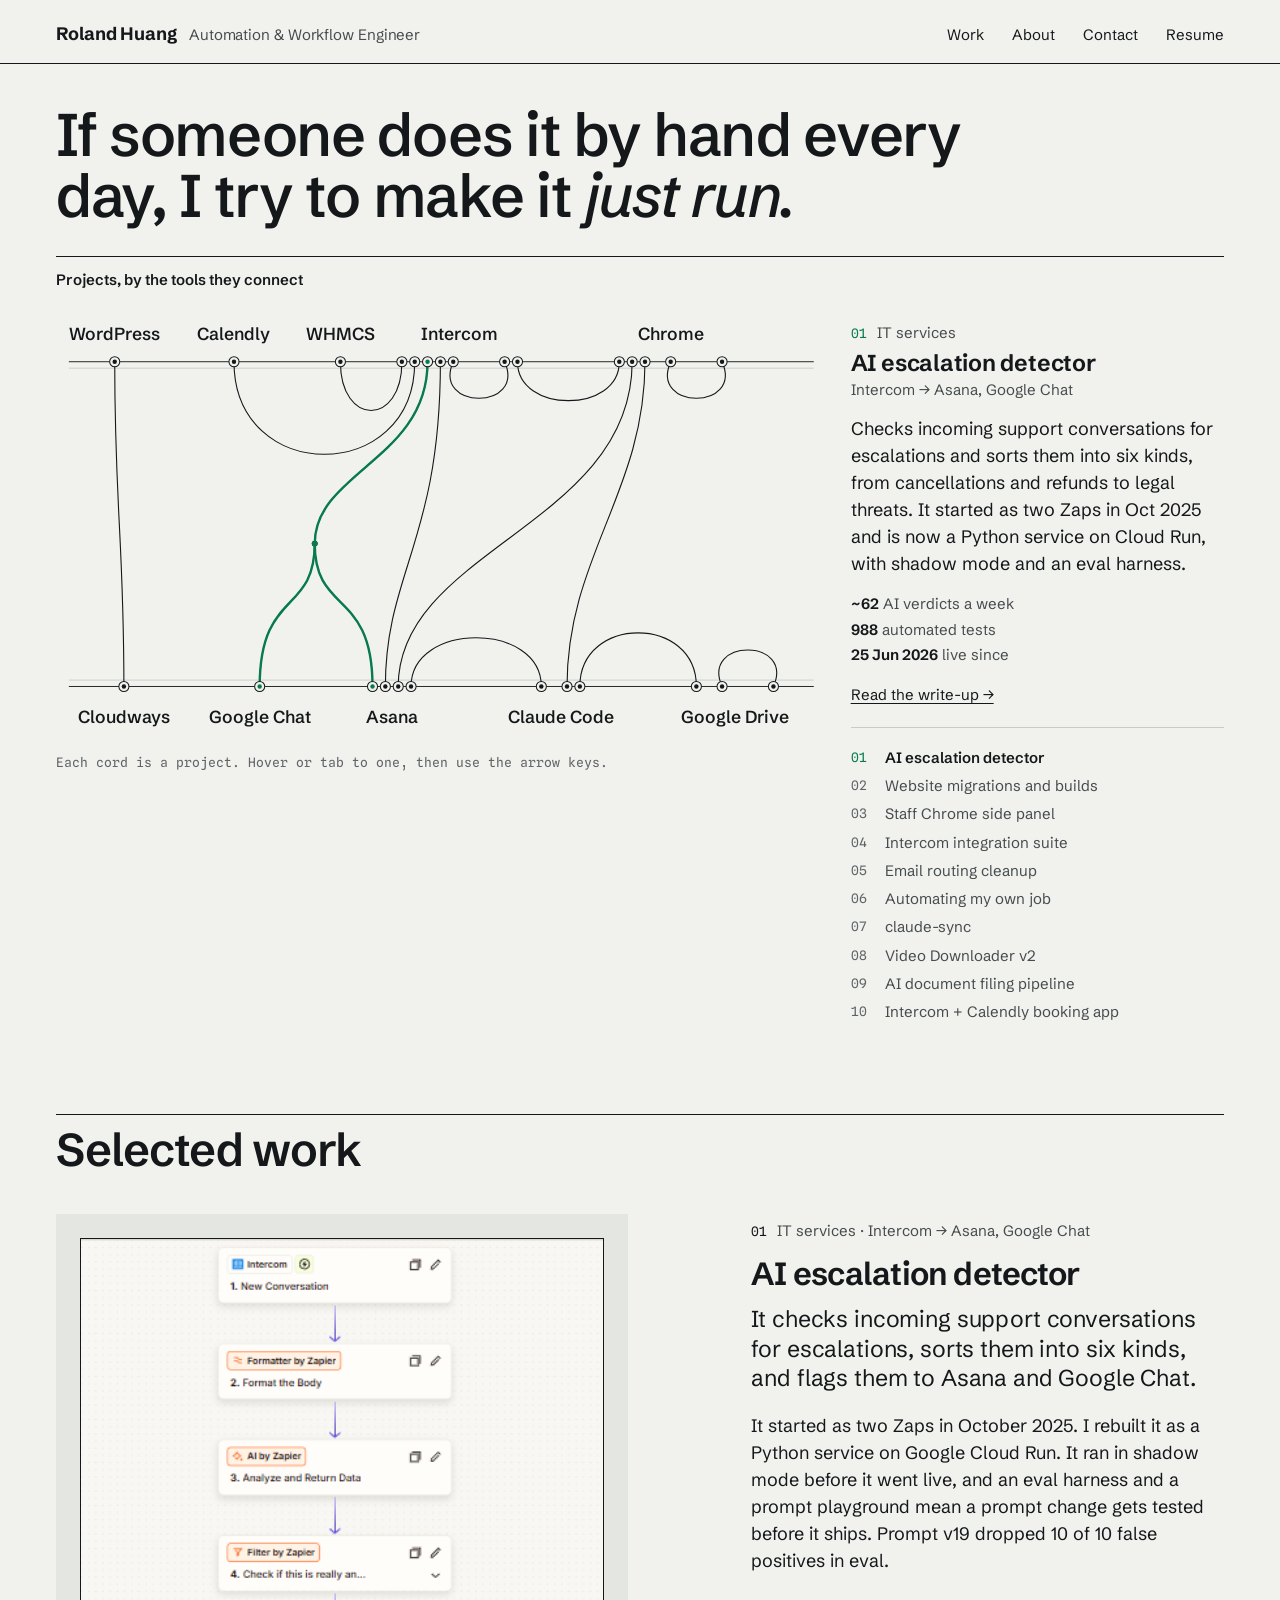
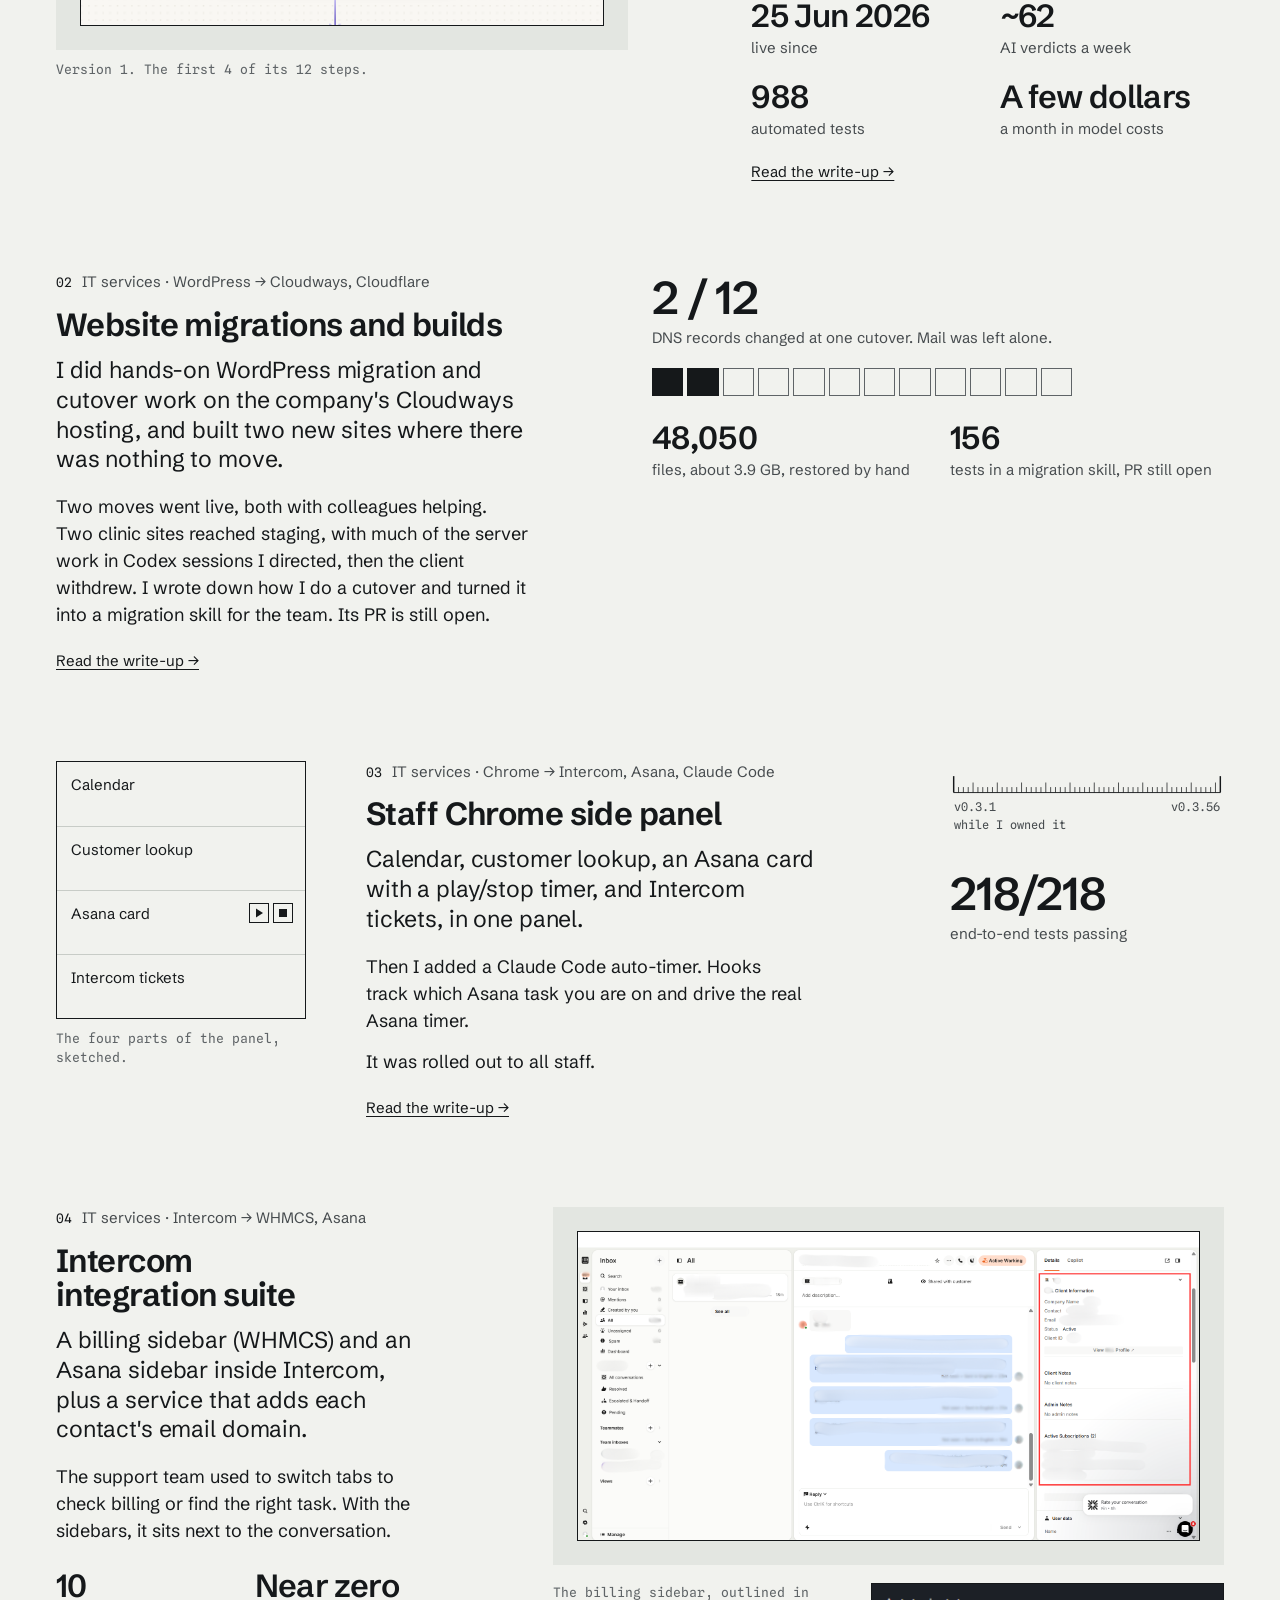
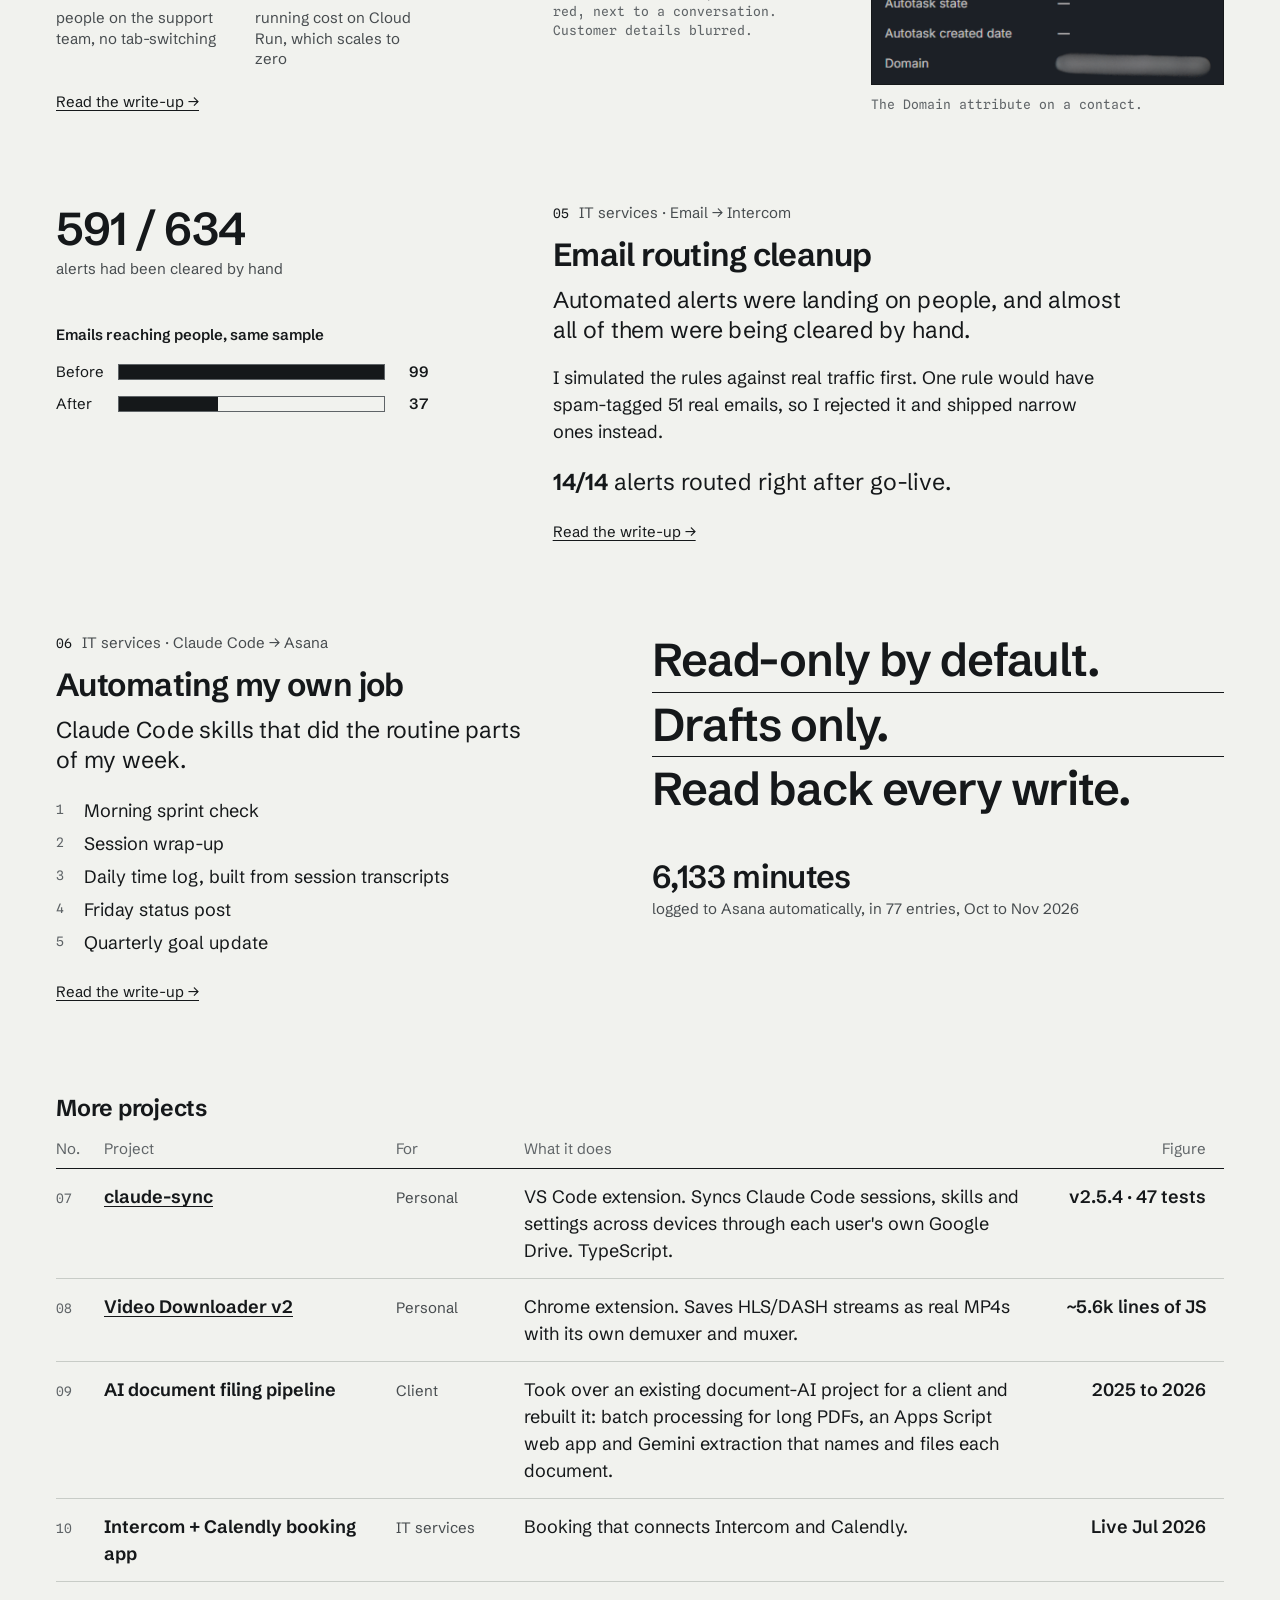
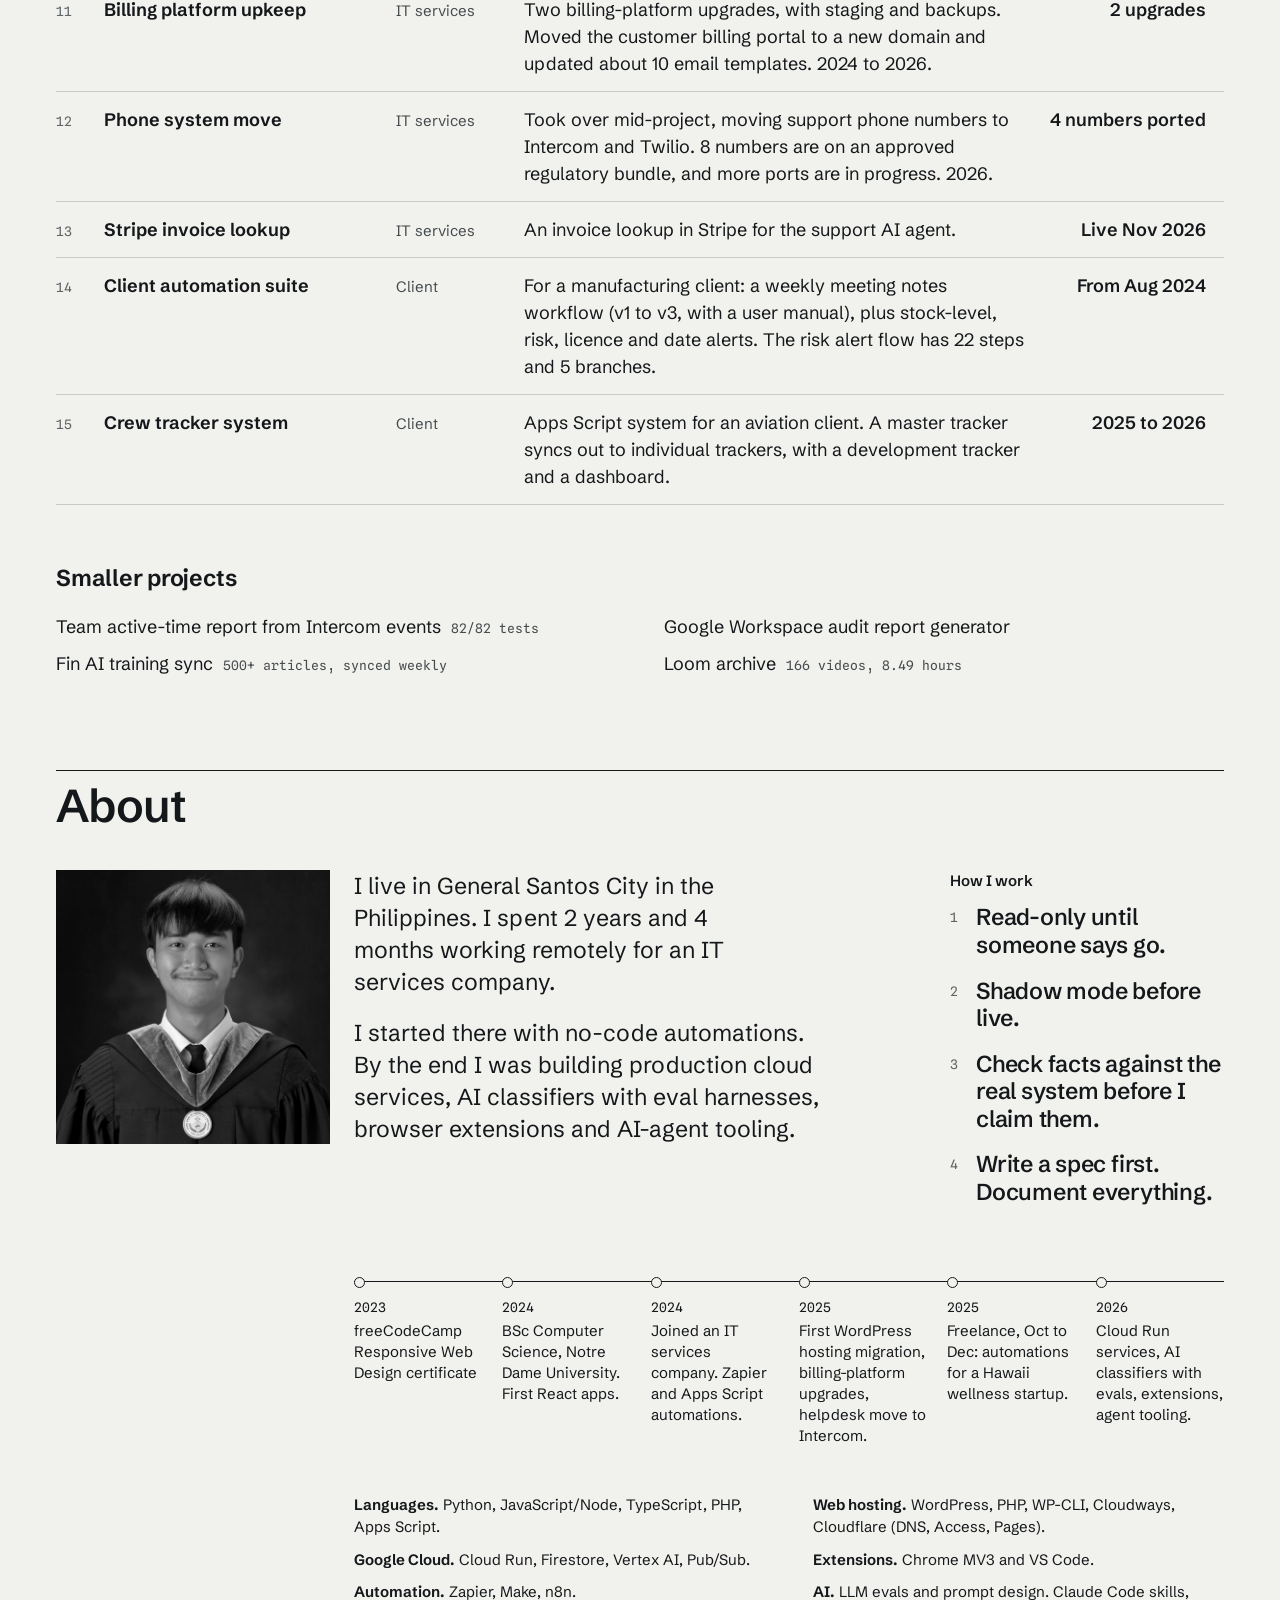
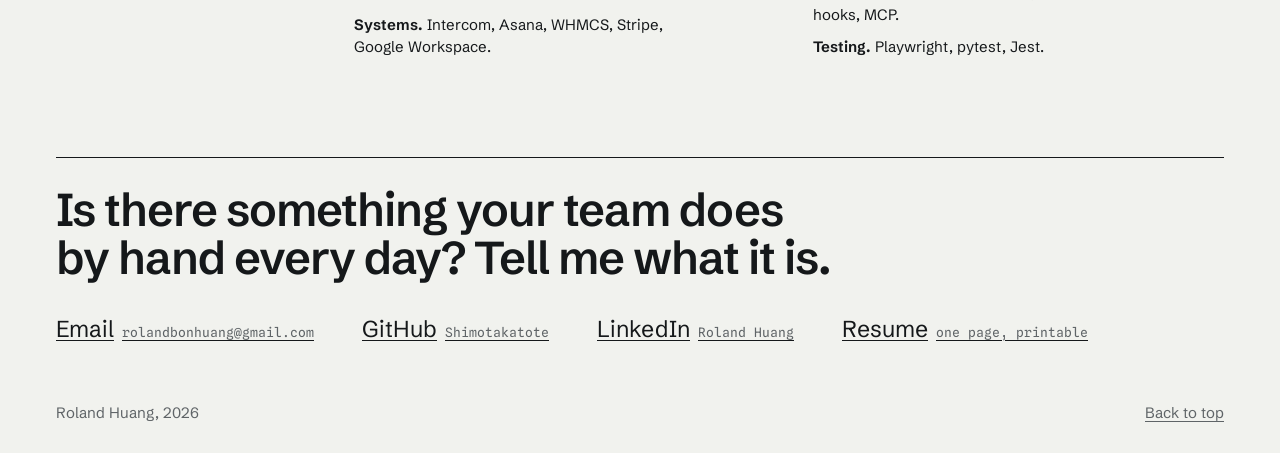
==== commit 5809506e: "Add website migrations and builds; accuracy fixes and more projects" ====
--- a/index.html
+++ b/index.html
@@ -60,14 +60,15 @@
         </div>
         <ol class="index" id="index" aria-label="Projects">
           <li><a href="work/escalation-detector.html"><span class="n">01</span><span>AI escalation detector</span></a></li>
-          <li><a href="work/chrome-side-panel.html"><span class="n">02</span><span>Staff Chrome side panel</span></a></li>
-          <li><a href="work/intercom-integrations.html"><span class="n">03</span><span>Intercom integration suite</span></a></li>
-          <li><a href="work/email-routing.html"><span class="n">04</span><span>Email routing cleanup</span></a></li>
-          <li><a href="work/automating-my-job.html"><span class="n">05</span><span>Automating my own job</span></a></li>
-          <li><a href="work/claude-sync.html"><span class="n">06</span><span>claude-sync</span></a></li>
-          <li><a href="work/video-downloader.html"><span class="n">07</span><span>Video Downloader v2</span></a></li>
-          <li><a href="#p-08"><span class="n">08</span><span>AI document filing pipeline</span></a></li>
-          <li><a href="#p-09"><span class="n">09</span><span>Intercom + Calendly booking app</span></a></li>
+          <li><a href="work/website-migrations.html"><span class="n">02</span><span>Website migrations and builds</span></a></li>
+          <li><a href="work/chrome-side-panel.html"><span class="n">03</span><span>Staff Chrome side panel</span></a></li>
+          <li><a href="work/intercom-integrations.html"><span class="n">04</span><span>Intercom integration suite</span></a></li>
+          <li><a href="work/email-routing.html"><span class="n">05</span><span>Email routing cleanup</span></a></li>
+          <li><a href="work/automating-my-job.html"><span class="n">06</span><span>Automating my own job</span></a></li>
+          <li><a href="work/claude-sync.html"><span class="n">07</span><span>claude-sync</span></a></li>
+          <li><a href="work/video-downloader.html"><span class="n">08</span><span>Video Downloader v2</span></a></li>
+          <li><a href="#p-09"><span class="n">09</span><span>AI document filing pipeline</span></a></li>
+          <li><a href="#p-10"><span class="n">10</span><span>Intercom + Calendly booking app</span></a></li>
         </ol>
       </div>
     </section>
@@ -84,8 +85,8 @@
         <div class="txt">
           <p class="meta"><span class="n">01</span>IT services · Intercom → Asana, Google Chat</p>
           <h3><a href="work/escalation-detector.html">AI escalation detector</a></h3>
-          <p class="dek">It reads every support conversation and flags complaints, cancellations and refunds to Asana and Google Chat.</p>
-          <p>It started as two Zaps. I rebuilt it as a Python service on Google Cloud Run. It ran in shadow mode before it went live, and an eval harness and a prompt playground mean a prompt change gets tested before it ships. Prompt v19 dropped 10 of 10 false positives in eval.</p>
+          <p class="dek">It checks incoming support conversations for escalations, sorts them into six kinds, and flags them to Asana and Google Chat.</p>
+          <p>It started as two Zaps in October 2025. I rebuilt it as a Python service on Google Cloud Run. It ran in shadow mode before it went live, and an eval harness and a prompt playground mean a prompt change gets tested before it ships. Prompt v19 dropped 10 of 10 false positives in eval.</p>
           <div class="figs">
             <div class="fig"><b>25 Jun 2026</b><span>live since</span></div>
             <div class="fig"><b>~62</b><span>AI verdicts a week</span></div>
@@ -97,6 +98,26 @@
       </article>
 
       <article class="work grid" id="w-02">
+        <div class="txt">
+          <p class="meta"><span class="n">02</span>IT services · WordPress → Cloudways, Cloudflare</p>
+          <h3><a href="work/website-migrations.html">Website migrations and builds</a></h3>
+          <p class="dek">I did hands-on WordPress migration and cutover work on the company's Cloudways hosting, and built two new sites where there was nothing to move.</p>
+          <p>Two moves went live, both with colleagues helping. Two clinic sites reached staging, with much of the server work in Codex sessions I directed, then the client withdrew. I wrote down how I do a cutover and turned it into a migration skill for the team. Its PR is still open.</p>
+          <p class="go"><a href="work/website-migrations.html">Read the write-up →</a></p>
+        </div>
+        <div class="side">
+          <div class="ratio"><b>2 / 12</b><span>DNS records changed at one cutover. Mail was left alone.</span></div>
+          <div class="recs" role="img" aria-label="12 DNS records. 2 were changed at the cutover, 10 were left alone.">
+            <i class="ch"></i><i class="ch"></i><i></i><i></i><i></i><i></i><i></i><i></i><i></i><i></i><i></i><i></i>
+          </div>
+          <div class="figs">
+            <div class="fig"><b>48,050</b><span>files, about 3.9 GB, restored by hand</span></div>
+            <div class="fig"><b>156</b><span>tests in a migration skill, PR still open</span></div>
+          </div>
+        </div>
+      </article>
+
+      <article class="work grid" id="w-03">
         <figure class="sketch">
           <div class="panel" aria-hidden="true">
             <div>Calendar</div>
@@ -107,7 +128,7 @@
           <figcaption class="cap">The four parts of the panel, sketched.</figcaption>
         </figure>
         <div class="txt">
-          <p class="meta"><span class="n">02</span>IT services · Chrome → Intercom, Asana, Claude Code</p>
+          <p class="meta"><span class="n">03</span>IT services · Chrome → Intercom, Asana, Claude Code</p>
           <h3><a href="work/chrome-side-panel.html">Staff Chrome side panel</a></h3>
           <p class="dek">Calendar, customer lookup, an Asana card with a play/stop timer, and Intercom tickets, in one panel.</p>
           <p>Then I added a Claude Code auto-timer. Hooks track which Asana task you are on and drive the real Asana timer.</p>
@@ -115,7 +136,7 @@
           <p class="go"><a href="work/chrome-side-panel.html">Read the write-up →</a></p>
         </div>
         <div class="side">
-          <div class="ruler" role="img" aria-label="Releases from v0.3.1 to v0.3.56 in one month">
+          <div class="ruler" role="img" aria-label="Releases from v0.3.1 to v0.3.56 while I owned it">
             <svg viewBox="0 0 300 70" id="ruler" aria-hidden="true"></svg>
           </div>
           <div class="big">218/218</div>
@@ -123,15 +144,15 @@
         </div>
       </article>
 
-      <article class="work grid" id="w-03">
-        <div class="txt">
-          <p class="meta"><span class="n">03</span>IT services · Intercom → WHMCS, Asana</p>
+      <article class="work grid" id="w-04">
+        <div class="txt">
+          <p class="meta"><span class="n">04</span>IT services · Intercom → WHMCS, Asana</p>
           <h3><a href="work/intercom-integrations.html">Intercom integration suite</a></h3>
           <p class="dek">A billing sidebar (WHMCS) and an Asana sidebar inside Intercom, plus a service that adds each contact's email domain.</p>
           <p>The support team used to switch tabs to check billing or find the right task. With the sidebars, it sits next to the conversation.</p>
           <div class="figs">
             <div class="fig"><b>10</b><span>people on the support team, no tab-switching</span></div>
-            <div class="fig"><b>~$0</b><span>a month on Cloud Run</span></div>
+            <div class="fig"><b>Near zero</b><span>running cost on Cloud Run, which scales to zero</span></div>
           </div>
           <p class="go"><a href="work/intercom-integrations.html">Read the write-up →</a></p>
         </div>
@@ -147,7 +168,7 @@
         </div>
       </article>
 
-      <article class="work grid" id="w-04">
+      <article class="work grid" id="w-05">
         <div class="chart">
           <div class="ratio"><b>591 / 634</b><span>alerts had been cleared by hand</span></div>
           <div class="bars" role="img" aria-label="Emails reaching people in the same sample: 99 before, 37 after">
@@ -157,7 +178,7 @@
           </div>
         </div>
         <div class="txt">
-          <p class="meta"><span class="n">04</span>IT services · Email → Intercom</p>
+          <p class="meta"><span class="n">05</span>IT services · Email → Intercom</p>
           <h3><a href="work/email-routing.html">Email routing cleanup</a></h3>
           <p class="dek">Automated alerts were landing on people, and almost all of them were being cleared by hand.</p>
           <p>I simulated the rules against real traffic first. One rule would have spam-tagged 51 real emails, so I rejected it and shipped narrow ones instead.</p>
@@ -166,9 +187,9 @@
         </div>
       </article>
 
-      <article class="work grid" id="w-05">
-        <div class="txt">
-          <p class="meta"><span class="n">05</span>IT services · Claude Code → Asana</p>
+      <article class="work grid" id="w-06">
+        <div class="txt">
+          <p class="meta"><span class="n">06</span>IT services · Claude Code → Asana</p>
           <h3><a href="work/automating-my-job.html">Automating my own job</a></h3>
           <p class="dek">Claude Code skills that did the routine parts of my week.</p>
           <ol class="steps">
@@ -190,10 +211,15 @@
       <table class="tbl">
         <thead><tr><th scope="col">No.</th><th scope="col">Project</th><th scope="col">For</th><th scope="col">What it does</th><th scope="col" style="text-align:right">Figure</th></tr></thead>
         <tbody>
-          <tr id="p-06"><td class="n">06</td><td class="name"><a href="work/claude-sync.html">claude-sync</a></td><td class="kind">Personal</td><td>VS Code extension. Syncs Claude Code sessions, skills and settings across devices through each user's own Google Drive. TypeScript.</td><td class="f">v2.5.4 · 47 tests</td></tr>
-          <tr id="p-07"><td class="n">07</td><td class="name"><a href="work/video-downloader.html">Video Downloader v2</a></td><td class="kind">Personal</td><td>Chrome extension. Saves HLS/DASH streams as real MP4s with its own demuxer and muxer.</td><td class="f">~5.6k lines of JS</td></tr>
-          <tr id="p-08"><td class="n">08</td><td class="name">AI document filing pipeline</td><td class="kind">Client</td><td>Gemini reads invoices and bank statements, picks the folder, renames and logs.</td><td class="f">20–30 docs a week</td></tr>
-          <tr id="p-09"><td class="n">09</td><td class="name">Intercom + Calendly booking app</td><td class="kind">IT services</td><td>Booking that connects Intercom and Calendly.</td><td class="f">Live Jul 2026</td></tr>
+          <tr id="p-07"><td class="n">07</td><td class="name"><a href="work/claude-sync.html">claude-sync</a></td><td class="kind">Personal</td><td>VS Code extension. Syncs Claude Code sessions, skills and settings across devices through each user's own Google Drive. TypeScript.</td><td class="f">v2.5.4 · 47 tests</td></tr>
+          <tr id="p-08"><td class="n">08</td><td class="name"><a href="work/video-downloader.html">Video Downloader v2</a></td><td class="kind">Personal</td><td>Chrome extension. Saves HLS/DASH streams as real MP4s with its own demuxer and muxer.</td><td class="f">~5.6k lines of JS</td></tr>
+          <tr id="p-09"><td class="n">09</td><td class="name">AI document filing pipeline</td><td class="kind">Client</td><td>Took over an existing document-AI project for a client and rebuilt it: batch processing for long PDFs, an Apps Script web app and Gemini extraction that names and files each document.</td><td class="f">2025 to 2026</td></tr>
+          <tr id="p-10"><td class="n">10</td><td class="name">Intercom + Calendly booking app</td><td class="kind">IT services</td><td>Booking that connects Intercom and Calendly.</td><td class="f">Live Jul 2026</td></tr>
+          <tr id="p-11"><td class="n">11</td><td class="name">Billing platform upkeep</td><td class="kind">IT services</td><td>Two billing-platform upgrades, with staging and backups. Moved the customer billing portal to a new domain and updated about 10 email templates. 2024 to 2026.</td><td class="f">2 upgrades</td></tr>
+          <tr id="p-12"><td class="n">12</td><td class="name">Phone system move</td><td class="kind">IT services</td><td>Took over mid-project, moving support phone numbers to Intercom and Twilio. 8 numbers are on an approved regulatory bundle, and more ports are in progress. 2026.</td><td class="f">4 numbers ported</td></tr>
+          <tr id="p-13"><td class="n">13</td><td class="name">Stripe invoice lookup</td><td class="kind">IT services</td><td>An invoice lookup in Stripe for the support AI agent.</td><td class="f">Live Nov 2026</td></tr>
+          <tr id="p-14"><td class="n">14</td><td class="name">Client automation suite</td><td class="kind">Client</td><td>For a manufacturing client: a weekly meeting notes workflow (v1 to v3, with a user manual), plus stock-level, risk, licence and date alerts. The risk alert flow has 22 steps and 5 branches.</td><td class="f">From Aug 2024</td></tr>
+          <tr id="p-15"><td class="n">15</td><td class="name">Crew tracker system</td><td class="kind">Client</td><td>Apps Script system for an aviation client. A master tracker syncs out to individual trackers, with a development tracker and a dashboard.</td><td class="f">2025 to 2026</td></tr>
         </tbody>
       </table>
 
@@ -201,12 +227,9 @@
         <h3 class="more-head">Smaller projects</h3>
         <ul class="smalls">
           <li>Team active-time report from Intercom events<span class="n">82/82 tests</span></li>
-          <li>Fin AI training sync<span class="n">515 articles</span></li>
+          <li>Fin AI training sync<span class="n">500+ articles, synced weekly</span></li>
           <li>Google Workspace audit report generator</li>
           <li>Loom archive<span class="n">166 videos, 8.49 hours</span></li>
-          <li>AI meeting notes pipeline</li>
-          <li>Risk alert system<span class="n">22 steps, 5 branches</span></li>
-          <li>Asset expiry reminders</li>
         </ul>
       </div>
     </section>
@@ -235,6 +258,7 @@
           <li><span class="n">2023</span>freeCodeCamp Responsive Web Design certificate</li>
           <li><span class="n">2024</span>BSc Computer Science, Notre Dame University. First React apps.</li>
           <li><span class="n">2024</span>Joined an IT services company. Zapier and Apps Script automations.</li>
+          <li><span class="n">2025</span>First WordPress hosting migration, billing-platform upgrades, helpdesk move to Intercom.</li>
           <li><span class="n">2025</span>Freelance, Oct to Dec: automations for a Hawaii wellness startup.</li>
           <li><span class="n">2026</span>Cloud Run services, AI classifiers with evals, extensions, agent tooling.</li>
         </ol>
@@ -243,6 +267,7 @@
           <p><b>Google Cloud.</b> Cloud Run, Firestore, Vertex AI, Pub/Sub.</p>
           <p><b>Automation.</b> Zapier, Make, n8n.</p>
           <p><b>Systems.</b> Intercom, Asana, WHMCS, Stripe, Google Workspace.</p>
+          <p><b>Web hosting.</b> WordPress, PHP, WP-CLI, Cloudways, Cloudflare (DNS, Access, Pages).</p>
           <p><b>Extensions.</b> Chrome MV3 and VS Code.</p>
           <p><b>AI.</b> LLM evals and prompt design. Claude Code skills, hooks, MCP.</p>
           <p><b>Testing.</b> Playwright, pytest, Jest.</p>
--- a/assets/css/site.css
+++ b/assets/css/site.css
@@ -44,6 +44,8 @@
          .n             "Previous" / "Next" + number
          .wu-pn-t       project title
        Use <span class="wu-pn-empty"></span> in place of a missing side.
+       The ring wraps: 01's previous is the last write-up, and the last
+       write-up's next is 01.
 
    Example:
      <main id="main"><div class="wrap">
@@ -51,7 +53,7 @@
          <p class="wu-back"><a href="../index.html#work">All work</a></p>
          <p class="wu-meta"><span class="n">01</span><span class="wu-label">IT services</span> · Intercom → Asana, Google Chat</p>
          <h1 class="wu-title">AI escalation detector</h1>
-         <p class="wu-dek">It reads every support conversation and flags ...</p>
+         <p class="wu-dek">It checks incoming support conversations for escalations ...</p>
        </header>
        <div class="wu-body grid">
          <aside class="wu-side" aria-label="Project facts">
@@ -74,8 +76,8 @@
          </div>
        </div>
        <nav class="wu-pn" aria-label="More projects">
-         <span class="wu-pn-empty"></span>
-         <a class="wu-next" href="chrome-side-panel.html"><span class="n">Next · 02</span><span class="wu-pn-t">Staff Chrome side panel</span></a>
+         <a class="wu-prev" href="video-downloader.html"><span class="n">Previous · 08</span><span class="wu-pn-t">Video Downloader v2</span></a>
+         <a class="wu-next" href="website-migrations.html"><span class="n">Next · 02</span><span class="wu-pn-t">Website migrations and builds</span></a>
        </nav>
      </div></main>
 
@@ -227,9 +229,14 @@
 .crop img{position:absolute;max-width:none;width:213.75%;left:-57.5%;top:-30.4%}
 
 /* 02 */
-#w-02 .sketch{grid-column:1 / span 3;margin:0}
-#w-02 .txt{grid-column:4 / span 5;padding-left:12px}
-#w-02 .side{grid-column:10 / span 3;padding-top:6px}
+#w-02 .txt{grid-column:1 / span 5}
+#w-02 .side{grid-column:7 / span 6;padding-top:4px}
+#w-02 .recs{margin-top:18px}
+
+/* 03 */
+#w-03 .sketch{grid-column:1 / span 3;margin:0}
+#w-03 .txt{grid-column:4 / span 5;padding-left:12px}
+#w-03 .side{grid-column:10 / span 3;padding-top:6px}
 .panel{border:1px solid var(--ink);background:var(--paper);font-size:var(--fs-s);max-width:250px}
 .panel div{padding:12px 14px;border-top:1px solid var(--rule);min-height:64px;position:relative}
 .panel div:first-child{border-top:0}
@@ -240,16 +247,16 @@
 .big{font-size:var(--fs-xxl);line-height:1;font-weight:600;letter-spacing:-.025em;margin:40px 0 6px}
 .big + span{display:block;font-size:var(--fs-s);color:var(--ink-2)}
 
-/* 03 */
-#w-03 .txt{grid-column:1 / span 4}
-#w-03 .shots{grid-column:6 / span 7}
-#w-03 .under{display:grid;grid-template-columns:minmax(0,5fr) minmax(0,6fr);gap:24px;margin-top:18px;align-items:start}
+/* 04 */
+#w-04 .txt{grid-column:1 / span 4}
+#w-04 .shots{grid-column:6 / span 7}
+#w-04 .under{display:grid;grid-template-columns:minmax(0,5fr) minmax(0,6fr);gap:24px;margin-top:18px;align-items:start}
 .dark-crop{position:relative;overflow:hidden;aspect-ratio:660 / 190;border:1px solid var(--ink);background:#1e2026}
 .dark-crop img{position:absolute;max-width:none;width:132.9%;left:-2.85%;top:-368.4%}
 
-/* 04 */
-#w-04 .chart{grid-column:1 / span 4;padding-top:4px}
-#w-04 .txt{grid-column:6 / span 6}
+/* 05 */
+#w-05 .chart{grid-column:1 / span 4;padding-top:4px}
+#w-05 .txt{grid-column:6 / span 6}
 .ratio b{display:block;font-size:var(--fs-xxl);line-height:1;font-weight:600;letter-spacing:-.025em}
 .ratio span{display:block;font-size:var(--fs-s);color:var(--ink-2);margin-top:6px}
 .bars{margin-top:44px}
@@ -261,9 +268,9 @@
 .figline{font-size:var(--fs-l);margin:20px 0 0 !important}
 .figline b{font-weight:650}
 
-/* 05 */
-#w-05 .txt{grid-column:1 / span 5}
-#w-05 .side{grid-column:7 / span 6;padding-top:4px}
+/* 06 */
+#w-06 .txt{grid-column:1 / span 5}
+#w-06 .side{grid-column:7 / span 6;padding-top:4px}
 .steps{margin:6px 0 0;padding:0;list-style:none;counter-reset:s}
 .steps li{counter-increment:s;padding:3px 0;display:grid;grid-template-columns:28px 1fr}
 .steps li::before{content:counter(s);font-family:var(--mono);font-size:var(--fs-xs);color:var(--ink-3);padding-top:3px}
@@ -298,7 +305,7 @@
 .how li{counter-increment:h;font-size:var(--fs-l);line-height:1.2;font-weight:560;letter-spacing:-.01em;margin:0 0 18px;display:grid;grid-template-columns:26px 1fr}
 .how li::before{content:counter(h);font-family:var(--mono);font-size:var(--fs-xs);font-weight:400;color:var(--ink-3);padding-top:6px}
 
-.arc{grid-column:4 / span 9;list-style:none;margin:56px 0 0;padding:0;display:grid;grid-template-columns:repeat(5,minmax(0,1fr));gap:0 20px;border-top:1px solid var(--ink)}
+.arc{grid-column:4 / span 9;list-style:none;margin:56px 0 0;padding:0;display:grid;grid-template-columns:repeat(6,minmax(0,1fr));gap:0 20px;border-top:1px solid var(--ink)}
 .arc li{position:relative;padding-top:16px;font-size:var(--fs-s);line-height:1.4}
 .arc li::before{content:"";position:absolute;left:0;top:-5px;width:9px;height:9px;border-radius:50%;background:var(--paper);border:1px solid var(--ink)}
 .arc li .n{display:block;color:var(--ink);margin-bottom:4px}
@@ -433,15 +440,15 @@
   .index{margin-top:8px;border-top:1px solid var(--rule);padding-top:12px}
   .sec-head{margin-bottom:28px}
   .mat{padding:12px}
-  #w-01 .txt,#w-02 .txt,#w-03 .shots,#w-04 .txt,#w-05 .side{padding:28px 0 0}
-  #w-02 .side{padding-top:28px}
+  #w-01 .txt,#w-02 .side,#w-03 .txt,#w-04 .shots,#w-05 .txt,#w-06 .side{padding:28px 0 0}
+  #w-03 .side{padding-top:28px}
   .panel{max-width:280px}
-  #w-03 .under{grid-template-columns:1fr}
+  #w-04 .under{grid-template-columns:1fr}
   .work .rules{font-size:30px;margin-bottom:32px}
-  #w-02 .sketch{order:2;margin-top:28px !important}
-  #w-02 .side{order:3}
-  #w-04 .chart{order:2;padding-top:28px}
-  #w-04 .txt{order:1;padding-top:0 !important}
+  #w-03 .sketch{order:2;margin-top:28px !important}
+  #w-03 .side{order:3}
+  #w-05 .chart{order:2;padding-top:28px}
+  #w-05 .txt{order:1;padding-top:0 !important}
   .panel div{min-height:48px}
   .tbl thead{display:none}
   .tbl tr{display:grid;grid-template-columns:36px 1fr;padding:12px 0;border-bottom:1px solid var(--rule)}
@@ -507,7 +514,7 @@
 
 
 /* ==========================================================================
-   Write-ups 01 and 02 (work/escalation-detector.html, work/chrome-side-panel.html)
+   Write-ups 01 and 03 (work/escalation-detector.html, work/chrome-side-panel.html)
    .wu-fig-narrow  caps a tall screenshot so it does not fill the screen
    .sp-map         HTML diagram of the side panel's parts (inside .mat)
      .sp-col       one column; .sp-k is its plain label
@@ -547,10 +554,10 @@
 @media print{
   .sp-map .panel .timer rect[fill="#087A50"]{fill:#15181A;stroke:#15181A}
 }
-/* end write-ups 01 and 02 */
-
-/* ==========================================================================
-   Write-ups 03, 04 and 05
+/* end write-ups 01 and 03 */
+
+/* ==========================================================================
+   Write-ups 04, 05 and 06
    .er-one     single 591/634 bar under the problem text (email-routing)
    .er-k       plain label above the before/after bars
    .er-chart   the before/after figure
@@ -583,4 +590,14 @@
   .er-tbl td.v{white-space:normal}
   .wu-main .tbl td[data-k]::before{content:attr(data-k) " · ";color:var(--ink-3);font-size:var(--fs-s)}
 }
-/* end write-ups 03, 04 and 05 */
+/* end write-ups 04, 05 and 06 */
+
+/* ==========================================================================
+   Write-up 02 (work/website-migrations.html), also used on the homepage
+   .recs       a row of 12 boxes, one per DNS record; .ch marks a changed
+               record (ink fill). Give it role="img" and an aria-label.
+   ========================================================================== */
+.recs{display:grid;grid-template-columns:repeat(12,minmax(0,1fr));gap:4px;max-width:420px}
+.recs i{display:block;height:28px;border:1px solid var(--ink-3)}
+.recs i.ch{background:var(--ink);border-color:var(--ink)}
+/* end write-up 02 */
